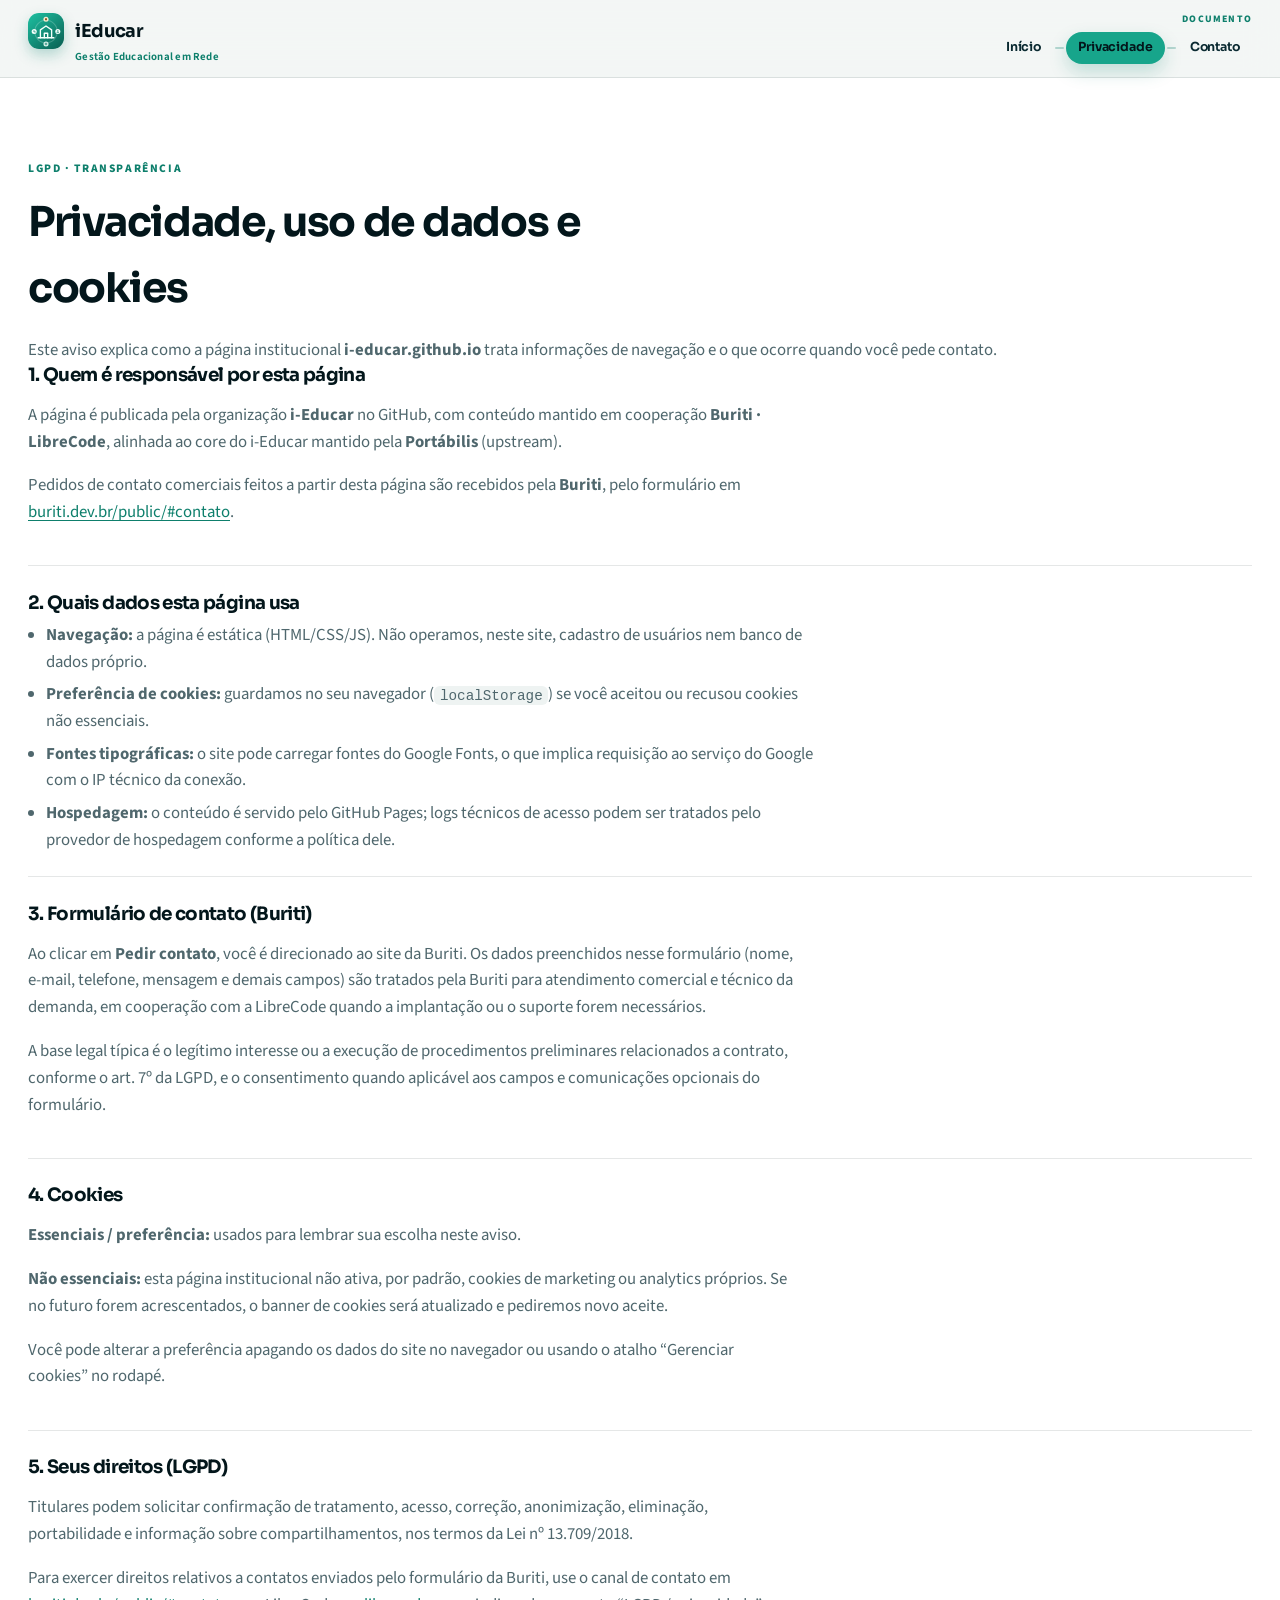
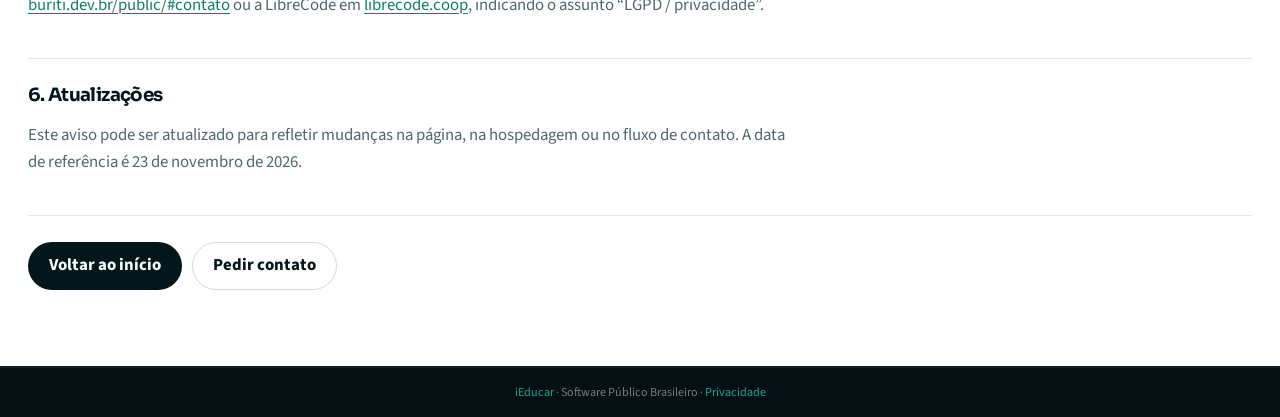
==== privacidade.html @ 4e6f19f5 "feat: contatos no rodapé e CTAs limpos no fluxo de decisão Botões Buriti/LibreCode sem expor dados; " ====
<!DOCTYPE html>
<html lang="pt-BR">
<head>
  <meta charset="UTF-8">
  <meta name="viewport" content="width=device-width, initial-scale=1">
  <title>Privacidade e cookies — iEducar - Gestão Educacional em Rede</title>
  <meta name="description" content="Aviso de privacidade, uso de dados e cookies da página institucional i-Educar na organização GitHub.">
  <meta name="robots" content="noindex">
  <link rel="canonical" href="https://i-educar.github.io/privacidade.html">
  <link rel="icon" href="favicon.svg" type="image/svg+xml">
  <link rel="icon" href="favicon.ico" sizes="any">
  <meta name="theme-color" content="#0e7f6c">
  <link rel="preconnect" href="https://fonts.googleapis.com">
  <link rel="preconnect" href="https://fonts.gstatic.com" crossorigin>
  <link href="https://fonts.googleapis.com/css2?family=Sora:wght@500;600;700&family=Source+Sans+3:wght@400;500;600;700&display=swap" rel="stylesheet">
  <link rel="stylesheet" href="assets/css/site.css?v=contact1">
</head>
<body>
  <header class="site-header">
    <div class="wrap">
      <a class="brand" href="./">
        <span class="brand-mark" aria-hidden="true">
          <img src="assets/img/brand-mark.svg" width="36" height="36" alt="">
        </span>
        iEducar <small>Gestão Educacional em Rede</small>
      </a>
      <nav class="nav-flow" aria-label="Navegação">
        <p class="nav-flow-label">Documento</p>
        <ol class="nav-flow-list">
          <li><a href="./">Início</a></li>
          <li><a class="is-active" href="privacidade.html" aria-current="page">Privacidade</a></li>
          <li><a href="https://buriti.dev.br/public/#contato" rel="noopener noreferrer">Contato</a></li>
        </ol>
      </nav>
    </div>
  </header>

  <main class="legal-page">
    <div class="wrap section">
      <p class="kicker">LGPD · Transparência</p>
      <h1>Privacidade, uso de dados e cookies</h1>
      <p class="lead">
        Este aviso explica como a página institucional <strong>i-educar.github.io</strong> trata
        informações de navegação e o que ocorre quando você pede contato.
      </p>

      <article class="legal-block">
        <h2>1. Quem é responsável por esta página</h2>
        <p>
          A página é publicada pela organização <strong>i-Educar</strong> no GitHub, com conteúdo
          mantido em cooperação <strong>Buriti · LibreCode</strong>, alinhada ao core do i-Educar
          mantido pela <strong>Portábilis</strong> (upstream).
        </p>
        <p>
          Pedidos de contato comerciais feitos a partir desta página são recebidos pela
          <strong>Buriti</strong>, pelo formulário em
          <a href="https://buriti.dev.br/public/#contato" rel="noopener noreferrer">buriti.dev.br/public/#contato</a>.
        </p>
      </article>

      <article class="legal-block">
        <h2>2. Quais dados esta página usa</h2>
        <ul>
          <li><strong>Navegação:</strong> a página é estática (HTML/CSS/JS). Não operamos, neste site, cadastro de usuários nem banco de dados próprio.</li>
          <li><strong>Preferência de cookies:</strong> guardamos no seu navegador (<code>localStorage</code>) se você aceitou ou recusou cookies não essenciais.</li>
          <li><strong>Fontes tipográficas:</strong> o site pode carregar fontes do Google Fonts, o que implica requisição ao serviço do Google com o IP técnico da conexão.</li>
          <li><strong>Hospedagem:</strong> o conteúdo é servido pelo GitHub Pages; logs técnicos de acesso podem ser tratados pelo provedor de hospedagem conforme a política dele.</li>
        </ul>
      </article>

      <article class="legal-block">
        <h2>3. Formulário de contato (Buriti)</h2>
        <p>
          Ao clicar em <strong>Pedir contato</strong>, você é direcionado ao site da Buriti.
          Os dados preenchidos nesse formulário (nome, e-mail, telefone, mensagem e demais campos)
          são tratados pela Buriti para atendimento comercial e técnico da demanda, em cooperação
          com a LibreCode quando a implantação ou o suporte forem necessários.
        </p>
        <p>
          A base legal típica é o legítimo interesse ou a execução de procedimentos preliminares
          relacionados a contrato, conforme o art. 7º da LGPD, e o consentimento quando aplicável
          aos campos e comunicações opcionais do formulário.
        </p>
      </article>

      <article class="legal-block">
        <h2>4. Cookies</h2>
        <p><strong>Essenciais / preferência:</strong> usados para lembrar sua escolha neste aviso.</p>
        <p><strong>Não essenciais:</strong> esta página institucional não ativa, por padrão, cookies de marketing ou analytics próprios. Se no futuro forem acrescentados, o banner de cookies será atualizado e pediremos novo aceite.</p>
        <p>Você pode alterar a preferência apagando os dados do site no navegador ou usando o atalho “Gerenciar cookies” no rodapé.</p>
      </article>

      <article class="legal-block">
        <h2>5. Seus direitos (LGPD)</h2>
        <p>
          Titulares podem solicitar confirmação de tratamento, acesso, correção, anonimização,
          eliminação, portabilidade e informação sobre compartilhamentos, nos termos da Lei nº 13.709/2018.
        </p>
        <p>
          Para exercer direitos relativos a contatos enviados pelo formulário da Buriti, use o canal
          de contato em
          <a href="https://buriti.dev.br/public/#contato" rel="noopener noreferrer">buriti.dev.br/public/#contato</a>
          ou a LibreCode em
          <a href="https://librecode.coop" rel="noopener noreferrer">librecode.coop</a>,
          indicando o assunto “LGPD / privacidade”.
        </p>
      </article>

      <article class="legal-block">
        <h2>6. Atualizações</h2>
        <p>
          Este aviso pode ser atualizado para refletir mudanças na página, na hospedagem ou no
          fluxo de contato. A data de referência é <time datetime="2026-11-23">23 de novembro de 2026</time>.
        </p>
      </article>

      <p class="legal-back">
        <a class="btn btn-dark" href="./">Voltar ao início</a>
        <a class="btn btn-outline" href="https://buriti.dev.br/public/#contato" rel="noopener noreferrer">Pedir contato</a>
      </p>
    </div>
  </main>

  <footer class="site-footer" id="topo">
    <div class="footer-bar">
      <div class="wrap footer-bar-inner">
        <p>
          <a href="./">iEducar</a>
          · Software Público Brasileiro
          · <a href="privacidade.html">Privacidade</a>
        </p>
      </div>
    </div>
  </footer>

  <div class="cookie-banner" id="cookie-banner" hidden role="dialog" aria-labelledby="cookie-title" aria-live="polite">
    <div class="cookie-banner-inner wrap">
      <div class="cookie-copy">
        <p id="cookie-title"><strong>Cookies e privacidade</strong></p>
        <p>
          Usamos armazenamento local para lembrar sua preferência e podemos carregar fontes de terceiros.
          Detalhes em <a href="privacidade.html">Privacidade e uso de dados</a>.
        </p>
      </div>
      <div class="cookie-actions">
        <button type="button" class="btn btn-outline" id="cookie-reject">Apenas essenciais</button>
        <button type="button" class="btn btn-dark" id="cookie-accept">Aceitar</button>
      </div>
    </div>
  </div>

  <script src="assets/js/site.js?v=title1"></script>
</body>
</html>
---- assets/css/site.css ----
:root {
  --ink: #03161b;
  --ink-2: #0a2a31;
  --ink-3: #143a42;
  --foam: #eef3f2;
  --paper: #ffffff;
  --line: rgba(3, 22, 27, 0.1);
  --line-strong: rgba(3, 22, 27, 0.16);
  --mint: #0e7f6c;
  --mint-2: #17a58b;
  --mint-soft: #d8f1ea;
  --sand: #b8891a;
  --sand-soft: #f5ead0;
  --text: #142f35;
  --muted: #4f676d;
  --max: 1520px;
  --gutter: clamp(1rem, 2.2vw, 1.75rem);
  --section-y: clamp(3.5rem, 6vw, 5.5rem);
  --header-h: 4.85rem;
  --radius: 18px;
  --shadow: 0 22px 55px rgba(3, 22, 27, 0.11);
  --ease: cubic-bezier(.22, 1, .36, 1);
}

*, *::before, *::after { box-sizing: border-box; }
html { scroll-behavior: smooth; }
body {
  margin: 0;
  color: var(--text);
  background: var(--foam);
  font-family: "Source Sans 3", "Source Sans Pro", system-ui, sans-serif;
  font-size: 1.05rem;
  line-height: 1.6;
  -webkit-font-smoothing: antialiased;
}
img { max-width: 100%; display: block; }
a { color: var(--mint); text-underline-offset: 3px; }
a:hover { color: var(--ink); }
button { font: inherit; }

.wrap,
.wrap-wide {
  width: min(var(--max), calc(100% - (var(--gutter) * 2)));
  margin-inline: auto;
}

/* Header */
.site-header {
  position: sticky;
  top: 0;
  z-index: 50;
  height: var(--header-h);
  background: rgba(244, 247, 246, 0.92);
  backdrop-filter: blur(18px);
  border-bottom: 1px solid var(--line);
}
.site-header .wrap {
  height: 100%;
  display: flex;
  align-items: center;
  justify-content: space-between;
  gap: 1rem;
}
.brand {
  display: inline-flex;
  flex-wrap: wrap;
  align-items: center;
  gap: .15rem .7rem;
  text-decoration: none;
  color: var(--ink);
  font-family: "Sora", sans-serif;
  font-weight: 700;
  letter-spacing: -0.03em;
  font-size: 1.12rem;
  max-width: min(22rem, 48vw);
  line-height: 1.15;
}
.brand-mark {
  width: 2.25rem;
  height: 2.25rem;
  border-radius: 11px;
  display: grid;
  place-items: center;
  overflow: hidden;
  flex: 0 0 auto;
  box-shadow: 0 6px 14px rgba(14, 127, 108, 0.28);
}
.brand-mark img {
  width: 100%;
  height: 100%;
  display: block;
}
.brand small {
  display: block;
  width: 100%;
  margin-left: calc(2.25rem + .7rem);
  font-size: .68rem;
  letter-spacing: .02em;
  text-transform: none;
  color: var(--mint);
  font-weight: 650;
  font-family: "Source Sans 3", "Source Sans Pro", system-ui, sans-serif;
}
.nav-flow {
  display: flex;
  flex-direction: column;
  align-items: flex-end;
  gap: .28rem;
  min-width: 0;
}
.nav-flow-label {
  margin: 0;
  font-size: .62rem;
  letter-spacing: .12em;
  text-transform: uppercase;
  font-weight: 800;
  color: var(--mint);
}
.nav-flow-list {
  display: flex;
  flex-wrap: nowrap;
  align-items: center;
  gap: 0;
  margin: 0;
  padding: 0;
  list-style: none;
}
.nav-flow-list li {
  display: flex;
  align-items: center;
  position: relative;
}
.nav-flow-list li:not(:last-child)::after {
  content: "";
  width: .55rem;
  height: 2px;
  margin: 0 .12rem;
  background: rgba(14, 127, 108, 0.28);
  border-radius: 999px;
  flex: 0 0 auto;
}
.nav-flow-list a {
  display: inline-flex;
  align-items: center;
  justify-content: center;
  min-height: 2rem;
  padding: 0 .7rem;
  border-radius: 999px;
  text-decoration: none;
  color: var(--ink-2);
  font-family: "Sora", sans-serif;
  font-size: .78rem;
  font-weight: 650;
  letter-spacing: -0.01em;
  border: 1px solid transparent;
  background: transparent;
  white-space: nowrap;
  transition: color .2s ease, background .2s ease, border-color .2s ease, box-shadow .2s ease;
}
.nav-flow-list a:hover {
  color: var(--mint);
  background: var(--mint-soft);
  border-color: rgba(14, 127, 108, 0.18);
}
.nav-flow-list a.is-done {
  color: #176a59;
  background: rgba(216, 241, 234, 0.55);
}
.nav-flow-list a.is-active,
.nav-flow-list a[aria-current="true"] {
  color: var(--ink);
  background: var(--mint-2);
  border-color: transparent;
  box-shadow: 0 8px 18px rgba(14, 127, 108, 0.22);
}
.nav-flow-list li.is-active-step:not(:last-child)::after,
.nav-flow-list li.is-done-step:not(:last-child)::after {
  background: var(--mint-2);
}

/* Buttons */
.btn {
  display: inline-flex;
  align-items: center;
  justify-content: center;
  gap: .45rem;
  min-height: 3rem;
  padding: 0 1.25rem;
  border-radius: 999px;
  border: 1px solid transparent;
  font-weight: 750;
  text-decoration: none;
  cursor: pointer;
  transition: transform .2s var(--ease), background .2s ease, border-color .2s ease, opacity .2s ease;
}
.btn:hover { transform: translateY(-1px); }
.btn-primary { background: var(--mint-2); color: var(--ink); }
.btn-primary:hover { background: #45c9a6; color: var(--ink); }
.btn-dark { background: var(--ink); color: #f4fffb; }
.btn-dark:hover { background: var(--ink-2); color: #fff; }
.btn-ghost {
  background: transparent;
  color: #f4fffb;
  border-color: rgba(244, 255, 251, 0.32);
}
.btn-ghost:hover { border-color: #fff; color: #fff; }
.btn-outline {
  background: transparent;
  color: var(--ink);
  border-color: var(--line-strong);
}
.btn-outline:hover { border-color: var(--mint); color: var(--mint); }
.btn-disabled,
a.btn-disabled {
  opacity: .55;
  cursor: not-allowed;
  pointer-events: none;
  text-decoration: none;
  color: var(--muted);
  background: #e8eeec;
  border-color: transparent;
}

/* Hero full bleed */
.hero {
  position: relative;
  min-height: calc(100svh - var(--header-h));
  display: grid;
  align-items: end;
  color: #f4fffb;
  overflow: hidden;
  background: var(--ink);
}
.hero-media {
  position: absolute;
  inset: 0;
}
.hero-media img {
  width: 100%;
  height: 100%;
  object-fit: cover;
  object-position: center top;
  opacity: .55;
  filter: saturate(.95) contrast(1.04) brightness(.95);
}
.hero::after {
  content: "";
  position: absolute;
  inset: 0;
  background:
    linear-gradient(90deg, rgba(3, 22, 27, 0.94) 0%, rgba(3, 22, 27, 0.78) 46%, rgba(3, 22, 27, 0.28) 100%),
    linear-gradient(180deg, rgba(3, 22, 27, 0.18) 0%, rgba(3, 22, 27, 0.9) 100%);
}
.hero .wrap {
  position: relative;
  z-index: 1;
  padding: clamp(4rem, 8vh, 6rem) 0 clamp(3.5rem, 7vh, 5rem);
  display: grid;
  align-content: end;
  width: min(var(--max), calc(100% - (var(--gutter) * 2)));
  margin-inline: auto;
}
.hero-copy {
  max-width: min(48rem, 100%);
}
.eyebrow {
  display: inline-block;
  margin: 0 0 1rem;
  font-size: .72rem;
  letter-spacing: .16em;
  text-transform: uppercase;
  font-weight: 800;
  color: var(--sand);
}
.hero h1 {
  margin: 0 0 1rem;
  font-family: "Sora", sans-serif;
  font-size: clamp(2.4rem, 5.2vw, 3.85rem);
  line-height: 1.05;
  letter-spacing: -0.045em;
  font-weight: 700;
  max-width: 18ch;
}
.hero .lede {
  margin: 0 0 1.8rem;
  font-size: clamp(1.08rem, 1.8vw, 1.22rem);
  color: rgba(244, 255, 251, 0.88);
  max-width: min(52rem, 100%);
  font-weight: 400;
}
.cta-row { display: flex; flex-wrap: wrap; gap: .75rem; }

/* Full-bleed sections */
.band {
  width: 100%;
  border-bottom: 1px solid var(--line);
}
.band-ink {
  background: var(--ink);
  color: #f4fffb;
  border-bottom: 0;
}
.band-ink .muted,
.band-ink .lead { color: rgba(244, 255, 251, 0.72); }
.band-soft { background: var(--foam); }
.band-paper { background: var(--paper); }

.section {
  padding: var(--section-y) 0;
}
.band[id],
.band > .section[id],
section[id] {
  scroll-margin-top: calc(var(--header-h) + .75rem);
}
.section-head {
  margin: 0 0 1.75rem;
  max-width: min(64rem, 100%);
}
.kicker {
  display: inline-block;
  margin: 0 0 .7rem;
  font-size: .72rem;
  letter-spacing: .14em;
  text-transform: uppercase;
  font-weight: 800;
  color: var(--mint);
}
.band-ink .kicker { color: var(--mint-2); }
.section h2 {
  margin: 0 0 .85rem;
  font-family: "Sora", sans-serif;
  font-size: clamp(1.7rem, 2.8vw, 2.35rem);
  letter-spacing: -0.035em;
  line-height: 1.15;
  font-weight: 700;
  color: inherit;
  max-width: min(40ch, 100%);
}
.band-soft h2,
.band-paper h2 { color: var(--ink); }
.lead {
  margin: 0 0 0;
  max-width: min(64rem, 100%);
  color: var(--muted);
  font-size: 1.05rem;
}
.section > .kicker + h2 + .lead,
.section > .section-head {
  margin-bottom: 1.75rem;
}
.section > .kicker + h2 + .lead {
  display: block;
  margin-bottom: 1.75rem;
}

.flow-steps {
  display: grid;
  grid-template-columns: repeat(2, minmax(0, 1fr));
  gap: 1rem 1.15rem;
  margin: 0;
  padding: 0;
  list-style: none;
  counter-reset: flow;
}
.flow-steps > li {
  display: flex;
  flex-direction: column;
  height: 100%;
  padding: 1.15rem 1.2rem 1.25rem;
  border-radius: var(--radius);
  background: var(--paper);
  border: 1px solid var(--line);
  box-shadow: var(--shadow);
  counter-increment: flow;
  position: relative;
}
.flow-body {
  display: flex;
  flex-direction: column;
  gap: .75rem;
  height: 100%;
  min-width: 0;
}
.flow-body::before {
  content: counter(flow, decimal-leading-zero);
  position: absolute;
  top: 1rem;
  right: 1rem;
  font-family: "Sora", sans-serif;
  font-weight: 700;
  font-size: .78rem;
  letter-spacing: .04em;
  color: rgba(14, 127, 108, 0.45);
}
.flow-actors {
  display: flex;
  flex-wrap: wrap;
  gap: .5rem;
  padding-right: 2rem;
}
.actor {
  display: inline-flex;
  align-items: center;
  gap: .55rem;
  min-width: 0;
  padding: .4rem .65rem .4rem .4rem;
  border-radius: 999px;
  border: 1px solid transparent;
  background: var(--foam);
}
.actor-ico {
  width: 2rem;
  height: 2rem;
  border-radius: 50%;
  display: grid;
  place-items: center;
  flex: 0 0 auto;
}
.actor-ico svg {
  width: 1.05rem;
  height: 1.05rem;
}
.actor-text {
  display: grid;
  gap: .05rem;
  min-width: 0;
  line-height: 1.15;
}
.actor-text strong {
  font-family: "Sora", sans-serif;
  font-size: .78rem;
  font-weight: 700;
  letter-spacing: -0.01em;
  color: var(--ink);
}
.actor-text em {
  font-style: normal;
  font-size: .68rem;
  font-weight: 650;
  color: var(--muted);
}
.actor-sme {
  background: var(--mint-soft);
  border-color: rgba(14, 127, 108, 0.18);
}
.actor-sme .actor-ico { background: #0e7f6c; color: #f4fffb; }
.actor-school {
  background: #e8f1f3;
  border-color: rgba(20, 58, 66, 0.12);
}
.actor-school .actor-ico { background: #143a42; color: #f4fffb; }
.actor-teacher {
  background: #e3f6ef;
  border-color: rgba(23, 165, 139, 0.22);
}
.actor-teacher .actor-ico { background: #0e7f6c; color: #f4fffb; }
.actor-family {
  background: var(--sand-soft);
  border-color: rgba(184, 137, 26, 0.22);
}
.actor-family .actor-ico { background: #b8891a; color: #fff8e8; }
.actor-ops {
  background: #eef2f7;
  border-color: rgba(40, 60, 90, 0.14);
}
.actor-ops .actor-ico { background: #3a5166; color: #f4fffb; }
.actor-cabinet {
  background: #f3ebe0;
  border-color: rgba(140, 90, 30, 0.18);
}
.actor-cabinet .actor-ico { background: #8a5a1e; color: #fff8e8; }
.actor-council {
  background: #eceff8;
  border-color: rgba(70, 80, 130, 0.16);
}
.actor-council .actor-ico { background: #4d5b8c; color: #f4fffb; }
.flow-steps h3 {
  margin: 0;
  font-family: "Sora", sans-serif;
  font-size: 1.08rem;
  color: var(--ink);
}
.flow-steps p {
  margin: 0;
  color: var(--muted);
  font-size: .95rem;
}

/* Facts strip */
.facts {
  display: grid;
  grid-template-columns: repeat(4, minmax(0, 1fr));
  gap: 0;
  margin-top: 0;
  border: 1px solid rgba(255,255,255,.08);
  border-radius: var(--radius);
  overflow: hidden;
  background: var(--ink-2);
}
.fact {
  padding: 1.45rem 1.35rem;
  border-right: 1px solid rgba(255,255,255,.08);
  text-align: left;
  min-height: 7.5rem;
  display: flex;
  flex-direction: column;
  justify-content: center;
}
.fact:last-child { border-right: 0; }
.band-ink > .facts {
  margin: -0.5rem auto var(--section-y);
}
.fact strong {
  display: block;
  font-family: "Sora", sans-serif;
  font-size: clamp(1.6rem, 3vw, 2.2rem);
  letter-spacing: -0.04em;
  color: #fff;
  margin-bottom: .25rem;
}
.fact span {
  color: rgba(244, 255, 251, 0.68);
  font-size: .9rem;
}

/* Product cards */
.grid-3 {
  display: grid;
  grid-template-columns: repeat(3, minmax(0, 1fr));
  gap: 1.15rem;
  align-items: stretch;
}
.grid-2 {
  display: grid;
  grid-template-columns: repeat(2, minmax(0, 1fr));
  gap: 1.15rem;
  align-items: stretch;
}
.card {
  display: flex;
  flex-direction: column;
  height: 100%;
  background: var(--paper);
  border: 1px solid var(--line);
  border-radius: var(--radius);
  padding: 1.35rem 1.4rem;
  box-shadow: var(--shadow);
}
.card .pill-row { margin-top: auto; padding-top: 1rem; }
.card h3 {
  margin: 0 0 .55rem;
  font-family: "Sora", sans-serif;
  font-size: 1.12rem;
  letter-spacing: -0.02em;
  font-weight: 650;
  color: var(--ink);
}
.card p,
.card li { color: var(--muted); }
.card ul { margin: 0; padding-left: 1.05rem; }
.card li + li { margin-top: .35rem; }
.card-ico {
  width: 2.55rem;
  height: 2.55rem;
  border-radius: 12px;
  display: grid;
  place-items: center;
  margin-bottom: .9rem;
  background: var(--mint-soft);
  color: var(--mint);
}
.card-ico svg {
  width: 1.25rem;
  height: 1.25rem;
}
.band-ink .card {
  background: rgba(255,255,255,.04);
  border-color: rgba(255,255,255,.1);
  box-shadow: none;
}
.band-ink .card h3 { color: #fff; }
.band-ink .card p,
.band-ink .card li { color: rgba(244,255,251,.72); }
.band-ink .card-ico {
  background: #0e7f6c;
  color: #f4fffb;
}
.pill-row {
  display: flex;
  flex-wrap: wrap;
  gap: .45rem;
  margin-top: 1rem;
}
.pill {
  display: inline-flex;
  align-items: center;
  min-height: 1.85rem;
  padding: 0 .7rem;
  border-radius: 999px;
  background: var(--mint-soft);
  color: #176a59;
  font-size: .76rem;
  font-weight: 750;
}

/* Feature with device */
.feature-row {
  display: grid;
  grid-template-columns: minmax(0, 1fr) minmax(0, 1.1fr);
  gap: clamp(1.25rem, 3vw, 2.25rem);
  align-items: center;
}
.feature-row-follow { margin-top: 2.25rem; }
.feature-row.reverse { grid-template-columns: minmax(0, 1.1fr) minmax(0, 1fr); }
.feature-row.reverse .feature-copy { order: 2; }
.feature-row.reverse .device { order: 1; }
.feature-copy,
.feature-row .device {
  min-width: 0;
}
.feature-copy .lead { margin-bottom: 1.25rem; }

/* Browser device frame — fixes print presentation */
.device {
  width: 100%;
  border-radius: 16px;
  overflow: hidden;
  background: #0a2227;
  border: 1px solid rgba(255,255,255,.08);
  box-shadow: var(--shadow);
}
.device-bar {
  display: flex;
  align-items: center;
  gap: .45rem;
  height: 2.35rem;
  padding: 0 .9rem;
  background: #102f35;
  border-bottom: 1px solid rgba(255,255,255,.06);
}
.device-bar i {
  width: .55rem;
  height: .55rem;
  border-radius: 50%;
  background: rgba(255,255,255,.22);
  display: block;
}
.device-bar i:nth-child(1) { background: #ff5f57; }
.device-bar i:nth-child(2) { background: #febc2e; }
.device-bar i:nth-child(3) { background: #28c840; }
.device-bar span {
  margin-left: .5rem;
  flex: 1;
  height: 1.25rem;
  border-radius: 999px;
  background: rgba(255,255,255,.06);
  color: rgba(244,255,251,.55);
  font-size: .7rem;
  display: flex;
  align-items: center;
  padding: 0 .75rem;
  overflow: hidden;
  white-space: nowrap;
}
.device-screen {
  aspect-ratio: 16 / 9;
  background: #06181c;
  overflow: hidden;
}
.device-screen img {
  width: 100%;
  height: 100%;
  object-fit: cover;
  object-position: top center;
}

/* Album full width */
.album-head {
  display: flex;
  flex-wrap: wrap;
  justify-content: space-between;
  gap: 1rem;
  align-items: end;
  margin-bottom: 1.5rem;
}
.album-head .lead { margin: 0; }
.album-grid {
  display: grid;
  grid-template-columns: repeat(3, minmax(0, 1fr));
  gap: 1rem;
}
.album-item {
  display: flex;
  flex-direction: column;
  height: 100%;
  width: 100%;
  padding: 0;
  border: 0;
  background: transparent;
  cursor: pointer;
  text-align: left;
  border-radius: 16px;
  overflow: hidden;
  transition: transform .25s var(--ease);
}
.album-item:hover,
.album-item:focus-visible {
  transform: translateY(-4px);
  outline: none;
}
.album-item .device { pointer-events: none; }
.album-item .meta {
  padding: .85rem .1rem 0;
  margin-top: auto;
}
.album-item .meta strong {
  display: block;
  font-family: "Sora", sans-serif;
  color: var(--ink);
  font-size: 1rem;
  letter-spacing: -0.02em;
}
.album-item .meta span {
  color: var(--muted);
  font-size: .86rem;
}

/* Lightbox */
.lightbox {
  position: fixed;
  inset: 0;
  z-index: 100;
  display: none;
  align-items: stretch;
  justify-content: center;
  padding: 0;
  background: rgba(4, 14, 16, 0.92);
  backdrop-filter: blur(12px);
}
.lightbox.is-open { display: flex; }
.lightbox-dialog {
  width: min(1280px, 100%);
  height: 100%;
  max-height: 100svh;
  display: grid;
  grid-template-columns: 1.4fr 0.85fr;
  background: var(--paper);
  overflow: hidden;
}
.lightbox-media {
  position: relative;
  background: #071c20;
  display: flex;
  align-items: center;
  justify-content: center;
  padding: 1.25rem;
}
.lightbox-media .device {
  width: min(100%, 920px);
}
.lightbox-side {
  display: flex;
  flex-direction: column;
  padding: 1.75rem 1.5rem;
  overflow: auto;
  border-left: 1px solid var(--line);
}
.lightbox-side .index {
  margin: 0 0 .55rem;
  font-size: .72rem;
  letter-spacing: .12em;
  text-transform: uppercase;
  font-weight: 800;
  color: var(--mint);
}
.lightbox-side h3 {
  margin: 0 0 .7rem;
  font-family: "Sora", sans-serif;
  font-size: clamp(1.35rem, 2vw, 1.7rem);
  letter-spacing: -0.03em;
  color: var(--ink);
  line-height: 1.15;
}
.lightbox-side .desc {
  margin: 0 0 1.15rem;
  color: var(--muted);
}
.lightbox-side h4 {
  margin: 0 0 .5rem;
  font-size: .72rem;
  letter-spacing: .12em;
  text-transform: uppercase;
  color: var(--ink);
}
.lightbox-side .pros {
  margin: 0 0 1.4rem;
  padding-left: 1.05rem;
  color: var(--text);
}
.lightbox-side .pros li + li { margin-top: .4rem; }
.lightbox-nav {
  margin-top: auto;
  display: flex;
  gap: .6rem;
  flex-wrap: wrap;
}
.lightbox-close {
  position: absolute;
  top: 1rem;
  right: 1rem;
  z-index: 2;
  width: 2.6rem;
  height: 2.6rem;
  border: 0;
  border-radius: 999px;
  background: rgba(255,255,255,.12);
  color: #fff;
  font-size: 1.35rem;
  cursor: pointer;
}
.lightbox-close:hover { background: rgba(255,255,255,.22); }
body.album-open { overflow: hidden; }

/* Test environments */
.test-grid {
  display: grid;
  grid-template-columns: repeat(3, minmax(0, 1fr));
  gap: 1rem;
}
.test-card {
  position: relative;
  display: flex;
  flex-direction: column;
  height: 100%;
  padding: 1.35rem 1.35rem 1.25rem;
  border-radius: var(--radius);
  border: 1px dashed var(--line-strong);
  background: #f8fbfa;
}
.test-card .btn { margin-top: auto; }
.test-card h3 {
  margin: 0 0 .4rem;
  font-family: "Sora", sans-serif;
  font-size: 1.05rem;
  color: var(--ink);
}
.test-card p {
  margin: 0 0 1rem;
  color: var(--muted);
  font-size: .92rem;
  min-height: 2.8rem;
}
.test-card .url {
  display: block;
  margin-bottom: .9rem;
  font-family: ui-monospace, SFMono-Regular, Menlo, monospace;
  font-size: .78rem;
  color: var(--ink-3);
  word-break: break-all;
}
.badge-soon {
  position: absolute;
  top: 1rem;
  right: 1rem;
  font-size: .68rem;
  letter-spacing: .08em;
  text-transform: uppercase;
  font-weight: 800;
  color: #8a6a12;
  background: #f7e7b4;
  border-radius: 999px;
  padding: .25rem .55rem;
}

/* Plugins / docs / team */
.plugin-grid {
  display: grid;
  grid-template-columns: repeat(3, minmax(0, 1fr));
  gap: .85rem;
}
.plugin {
  display: flex;
  flex-direction: column;
  height: 100%;
  padding: 1.15rem 1.2rem;
  border-radius: var(--radius);
  background: var(--paper);
  border: 1px solid var(--line);
}
.plugin .tag {
  display: inline-block;
  margin-bottom: .35rem;
  font-size: .68rem;
  letter-spacing: .08em;
  text-transform: uppercase;
  font-weight: 800;
  color: var(--mint);
}
.plugin h3 {
  margin: 0 0 .35rem;
  font-family: "Sora", sans-serif;
  font-size: 1rem;
}
.plugin h3 a { color: var(--ink); text-decoration: none; }
.plugin h3 a:hover { color: var(--mint); }
.plugin p { margin: 0; color: var(--muted); font-size: .88rem; }

.doc-card .btn { margin-top: auto; }
.docs-row {
  display: grid;
  grid-template-columns: repeat(3, minmax(0, 1fr));
  gap: 1rem;
}
.doc-card {
  display: flex;
  flex-direction: column;
  height: 100%;
  gap: .7rem;
  padding: 1.35rem;
  border-radius: var(--radius);
  background: var(--paper);
  border: 1px solid var(--line);
}
.doc-card h3 {
  margin: 0;
  font-family: "Sora", sans-serif;
}
.doc-card p {
  margin: 0;
  flex: 1;
  color: var(--muted);
  font-size: .93rem;
}

.coop {
  display: grid;
  gap: 1.15rem;
}
.coop-banner {
  padding: 1.4rem 1.45rem;
  border-radius: var(--radius);
  background: linear-gradient(135deg, rgba(14, 127, 108, 0.1), rgba(184, 137, 26, 0.08));
  border: 1px solid rgba(14, 127, 108, 0.22);
}
.coop-banner h3 {
  margin: 0 0 .55rem;
  font-family: "Sora", sans-serif;
  font-size: clamp(1.2rem, 2vw, 1.45rem);
  letter-spacing: -0.025em;
  color: var(--ink);
}
.coop-banner p:not(.kicker) {
  margin: 0 0 1rem;
  max-width: 48rem;
  color: var(--muted);
}
.coop-banner .btn { margin-top: .15rem; }
.team .pill-row { margin: .85rem 0 1rem; }
.team .btn { margin-top: auto; }

.team {
  display: grid;
  grid-template-columns: repeat(2, minmax(0, 1fr));
  gap: 1rem;
}
.team article {
  padding: 1.5rem;
  border-radius: var(--radius);
  background: var(--paper);
  border: 1px solid var(--line);
  display: flex;
  flex-direction: column;
  gap: .85rem;
  align-content: start;
  height: 100%;
}
.team-logo {
  height: 2.5rem;
  width: auto;
  object-fit: contain;
  object-position: left;
}
.team h3 {
  margin: 0;
  font-family: "Sora", sans-serif;
}
.team p { margin: 0; color: var(--muted); }

.cta-final {
  text-align: left;
}
.cta-final h2 { color: #fff; }
.cta-final .lead {
  color: rgba(244,255,251,.72);
  max-width: min(54rem, 100%);
}

.decision-flow {
  list-style: none;
  margin: 1.6rem 0 1.5rem;
  padding: 0;
  display: grid;
  grid-template-columns: minmax(0, 1fr) auto minmax(0, 1fr) auto minmax(0, 1fr) auto minmax(0, 1fr);
  gap: .55rem;
  align-items: stretch;
}
.decision-step {
  min-width: 0;
  display: flex;
  align-items: center;
}
.decision-card {
  width: 100%;
  min-height: 10rem;
  display: flex;
  flex-direction: column;
  gap: .55rem;
  padding: 1.05rem 1.1rem 1.15rem;
  border-radius: 16px;
  background: rgba(255, 255, 255, 0.05);
  border: 1px solid rgba(244, 255, 251, 0.14);
  color: inherit;
  text-decoration: none;
  transition: background .2s ease, border-color .2s ease, transform .2s var(--ease);
}
.decision-card:hover {
  background: rgba(23, 165, 139, 0.16);
  border-color: rgba(23, 165, 139, 0.55);
  transform: translateY(-2px);
}
.decision-card.is-cta {
  background: var(--mint-2);
  border-color: transparent;
  color: var(--ink);
}
.decision-card.is-cta:hover {
  background: #45c9a6;
  border-color: transparent;
}
.decision-num {
  font-family: "Sora", sans-serif;
  font-size: .72rem;
  font-weight: 800;
  letter-spacing: .1em;
  color: var(--mint-2);
}
.decision-card.is-cta .decision-num { color: var(--ink); }
.decision-ico {
  width: 2.35rem;
  height: 2.35rem;
  border-radius: 999px;
  display: grid;
  place-items: center;
  background: rgba(23, 165, 139, 0.22);
  color: var(--mint-2);
}
.decision-card.is-cta .decision-ico {
  background: rgba(3, 22, 27, 0.14);
  color: var(--ink);
}
.decision-ico svg {
  width: 1.15rem;
  height: 1.15rem;
}
.decision-card strong {
  font-family: "Sora", sans-serif;
  font-size: 1rem;
  font-weight: 700;
  letter-spacing: -0.02em;
  color: #f4fffb;
}
.decision-card.is-cta strong { color: var(--ink); }
.decision-card em {
  margin-top: auto;
  font-style: normal;
  font-size: .84rem;
  line-height: 1.35;
  color: rgba(244, 255, 251, 0.62);
}
.decision-card.is-cta em { color: rgba(3, 22, 27, 0.72); }
.decision-arrow {
  display: block;
  width: 1.15rem;
  height: 1.15rem;
  border-right: 2px solid var(--mint-2);
  border-top: 2px solid var(--mint-2);
  transform: rotate(45deg);
  opacity: .85;
}
.decision-actions {
  display: grid;
  grid-template-columns: repeat(3, minmax(0, 1fr));
  gap: .75rem;
  margin-top: .15rem;
  padding-top: 1.15rem;
  border-top: 1px solid rgba(244, 255, 251, 0.1);
}
.decision-action {
  display: flex;
  align-items: center;
  gap: .75rem;
  min-width: 0;
  padding: .85rem .95rem;
  border-radius: 14px;
  border: 1px solid rgba(244, 255, 251, 0.14);
  background: rgba(255, 255, 255, 0.04);
  color: inherit;
  text-decoration: none;
  transition: background .2s ease, border-color .2s ease, transform .2s var(--ease);
}
.decision-action:hover {
  background: rgba(23, 165, 139, 0.14);
  border-color: rgba(23, 165, 139, 0.5);
  transform: translateY(-1px);
}
.decision-action.is-primary {
  background: var(--mint-2);
  border-color: transparent;
  color: var(--ink);
}
.decision-action.is-primary:hover {
  background: #45c9a6;
  border-color: transparent;
}
.decision-action-ico {
  flex: 0 0 auto;
  width: 2.25rem;
  height: 2.25rem;
  border-radius: 999px;
  display: grid;
  place-items: center;
  background: rgba(23, 165, 139, 0.2);
  color: var(--mint-2);
}
.decision-action.is-primary .decision-action-ico {
  background: rgba(3, 22, 27, 0.12);
  color: var(--ink);
}
.decision-action-ico svg {
  width: 1.1rem;
  height: 1.1rem;
}
.decision-action-copy {
  display: grid;
  gap: .1rem;
  min-width: 0;
  line-height: 1.2;
}
.decision-action-copy strong {
  font-family: "Sora", sans-serif;
  font-size: .92rem;
  font-weight: 700;
  letter-spacing: -0.02em;
  color: #f4fffb;
}
.decision-action.is-primary .decision-action-copy strong { color: var(--ink); }
.decision-action-copy em {
  font-style: normal;
  font-size: .76rem;
  color: rgba(244, 255, 251, 0.58);
}
.decision-action.is-primary .decision-action-copy em { color: rgba(3, 22, 27, 0.7); }

@media (max-width: 1020px) {
  .decision-flow {
    grid-template-columns: 1fr;
    gap: .7rem;
  }
  .decision-step[aria-hidden="true"] {
    justify-content: center;
    min-height: .9rem;
  }
  .decision-arrow {
    transform: rotate(135deg);
  }
  .decision-actions {
    grid-template-columns: 1fr;
  }
}

.site-footer {
  background: #071317;
  color: rgba(244, 255, 251, 0.62);
  font-size: .84rem;
  border-top: 1px solid rgba(255,255,255,.06);
}
.footer-grid {
  display: grid;
  grid-template-columns: minmax(12rem, 1fr) minmax(16rem, 1.35fr) minmax(14rem, 1.1fr);
  gap: 1.75rem 2rem;
  padding: 1.75rem 0 1.5rem;
  align-items: start;
}
.footer-col { min-width: 0; }
.footer-name {
  margin: 0 0 .45rem;
  font-family: "Sora", sans-serif;
  font-size: .98rem;
  font-weight: 700;
  letter-spacing: -0.02em;
  color: #f4fffb;
}
.footer-desc {
  margin: 0 0 .7rem;
  max-width: 26rem;
  line-height: 1.5;
  color: rgba(244, 255, 251, 0.58);
}
.footer-legal {
  margin: 0;
  font-size: .75rem;
  color: rgba(244, 255, 251, 0.42);
}
.footer-heading {
  margin: 0 0 .7rem;
  font-size: .66rem;
  letter-spacing: .12em;
  text-transform: uppercase;
  font-weight: 800;
  color: var(--mint-2);
}
.footer-col ul {
  margin: 0;
  padding: 0;
  list-style: none;
  display: grid;
  gap: .55rem;
}
.footer-col a {
  color: rgba(244, 255, 251, 0.78);
  text-decoration: none;
  font-weight: 600;
}
.footer-col a:hover { color: #fff; }
.org-list { gap: .7rem; }
.org {
  display: flex;
  align-items: center;
  gap: .7rem;
  min-width: 0;
}
.org-ico {
  flex: 0 0 auto;
  width: 2.55rem;
  height: 2.55rem;
  border-radius: 12px;
  display: grid;
  place-items: center;
  background: #f4fffb;
  overflow: hidden;
}
.org-ico img {
  width: 1.7rem;
  height: 1.7rem;
  object-fit: contain;
}
.org-text {
  display: grid;
  gap: .1rem;
  min-width: 0;
  line-height: 1.2;
}
.org-text strong {
  font-family: "Sora", sans-serif;
  font-size: .88rem;
  font-weight: 700;
  color: #f4fffb;
}
.org-text em {
  font-style: normal;
  font-size: .74rem;
  font-weight: 550;
  color: rgba(244, 255, 251, 0.48);
}
.contact-actions {
  display: grid;
  gap: .65rem;
}
.contact-btn {
  display: flex;
  align-items: center;
  gap: .7rem;
  min-width: 0;
  padding: .65rem .75rem;
  border-radius: 14px;
  border: 1px solid rgba(244, 255, 251, 0.12);
  background: rgba(255, 255, 255, 0.04);
  text-decoration: none;
  transition: background .2s ease, border-color .2s ease, transform .2s var(--ease);
}
.contact-btn:hover {
  background: rgba(23, 165, 139, 0.14);
  border-color: rgba(23, 165, 139, 0.45);
  transform: translateY(-1px);
}
.contact-btn-ico {
  flex: 0 0 auto;
  width: 2.2rem;
  height: 2.2rem;
  border-radius: 10px;
  display: grid;
  place-items: center;
  background: #f4fffb;
  overflow: hidden;
}
.contact-btn-ico img {
  width: 1.35rem;
  height: 1.35rem;
  object-fit: contain;
}
.contact-btn-copy {
  display: grid;
  gap: .08rem;
  min-width: 0;
  line-height: 1.2;
}
.contact-btn-copy strong {
  font-family: "Sora", sans-serif;
  font-size: .84rem;
  font-weight: 700;
  color: #f4fffb;
}
.contact-btn-copy em {
  font-style: normal;
  font-size: .72rem;
  color: rgba(244, 255, 251, 0.48);
}
.footer-bar {
  border-top: 1px solid rgba(255,255,255,.06);
  background: #041014;
}
.footer-bar-inner {
  display: flex;
  flex-wrap: wrap;
  align-items: center;
  justify-content: center;
  text-align: center;
  gap: .35rem .75rem;
  padding: .9rem 0;
  font-size: .76rem;
  color: rgba(244, 255, 251, 0.45);
}
.footer-bar-inner p { margin: 0; }

@media (max-width: 1020px) {
  .footer-grid {
    grid-template-columns: 1fr 1fr;
  }
  .footer-about { grid-column: 1 / -1; }
}
@media (max-width: 640px) {
  .footer-grid {
    grid-template-columns: 1fr;
    padding-top: 1.4rem;
  }
  .footer-contacts { grid-column: 1 / -1; }
}


.footer-linkish {
  display: inline;
  margin: 0;
  padding: 0;
  border: 0;
  background: none;
  color: var(--mint-2);
  font: inherit;
  font-weight: 700;
  cursor: pointer;
  text-decoration: underline;
  text-underline-offset: 3px;
}
.footer-linkish:hover { color: #fff; }
.footer-bar a { color: var(--mint-2); text-decoration: none; }
.footer-bar a:hover { color: #fff; }

.cookie-banner {
  position: fixed;
  left: 0;
  right: 0;
  bottom: 0;
  z-index: 60;
  padding: 1rem var(--gutter) 1.15rem;
  background: rgba(7, 19, 23, 0.96);
  border-top: 1px solid rgba(255,255,255,.1);
  color: rgba(244,255,251,.78);
  box-shadow: 0 -18px 40px rgba(3, 22, 27, 0.35);
}
.cookie-banner[hidden] { display: none !important; }
.cookie-banner-inner {
  width: min(var(--max), calc(100% - (var(--gutter) * 2)));
  margin-inline: auto;
  display: flex;
  flex-wrap: wrap;
  align-items: center;
  justify-content: space-between;
  gap: 1rem 1.25rem;
}
.cookie-copy {
  flex: 1 1 18rem;
  min-width: 0;
}
.cookie-copy p {
  margin: 0;
  font-size: .9rem;
  line-height: 1.45;
}
.cookie-copy p + p { margin-top: .35rem; }
.cookie-copy strong { color: #fff; }
.cookie-copy a { color: var(--mint-2); }
.cookie-actions {
  display: flex;
  flex-wrap: wrap;
  gap: .55rem;
}
.cookie-banner .btn-outline {
  color: #f4fffb;
  border-color: rgba(244,255,251,.28);
}
.cookie-banner .btn-outline:hover {
  border-color: #fff;
  color: #fff;
}
.cookie-banner .btn-dark {
  background: var(--mint-2);
  color: var(--ink);
}
.cookie-banner .btn-dark:hover {
  background: #45c9a6;
  color: var(--ink);
}

.legal-page {
  background: var(--paper);
  min-height: calc(100svh - var(--header-h) - 4rem);
}
.legal-page h1 {
  margin: 0 0 1rem;
  font-family: "Sora", sans-serif;
  font-size: clamp(1.8rem, 3.2vw, 2.6rem);
  letter-spacing: -0.035em;
  color: var(--ink);
  max-width: 18ch;
}
.legal-block {
  margin: 0 0 1.6rem;
  padding-bottom: 1.4rem;
  border-bottom: 1px solid var(--line);
}
.legal-block h2 {
  margin: 0 0 .55rem;
  font-family: "Sora", sans-serif;
  font-size: 1.15rem;
  color: var(--ink);
}
.legal-block p,
.legal-block li {
  color: var(--muted);
  max-width: 48rem;
}
.legal-block ul {
  margin: .4rem 0 0;
  padding-left: 1.15rem;
}
.legal-block li + li { margin-top: .35rem; }
.legal-block code {
  font-size: .85em;
  padding: .1rem .35rem;
  border-radius: 6px;
  background: var(--foam);
}
.legal-back {
  display: flex;
  flex-wrap: wrap;
  gap: .65rem;
  margin: 1.5rem 0 0;
}

.reveal {
  opacity: 0;
  transform: translateY(16px);
  transition: opacity .7s var(--ease), transform .7s var(--ease);
}
.reveal.is-visible {
  opacity: 1;
  transform: none;
}

@media (max-width: 1100px) {
  .flow-steps { grid-template-columns: 1fr; }
}
@media (max-width: 1020px) {
  .nav-flow { display: none; }
  .facts,
  .grid-3,
  .grid-2,
  .feature-row,
  .feature-row.reverse,
  .album-grid,
  .test-grid,
  .plugin-grid,
  .docs-row,
  .team,
  .lightbox-dialog {
    grid-template-columns: 1fr;
  }
  .feature-row.reverse .feature-copy,
  .feature-row.reverse .device { order: initial; }
  .fact {
    border-right: 0;
    border-bottom: 1px solid rgba(255,255,255,.08);
    min-height: 0;
  }
  .album-grid { grid-template-columns: repeat(2, minmax(0, 1fr)); }
  .lightbox-media { padding: 1rem; }
}
@media (max-width: 640px) {
  .album-grid,
  .facts { grid-template-columns: 1fr; }
}


@media (min-width: 1400px) {
  .flow-steps { grid-template-columns: repeat(3, minmax(0, 1fr)); }
  .grid-3,
  .album-grid,
  .plugin-grid,
  .docs-row,
  .test-grid { gap: 1.25rem; }
}
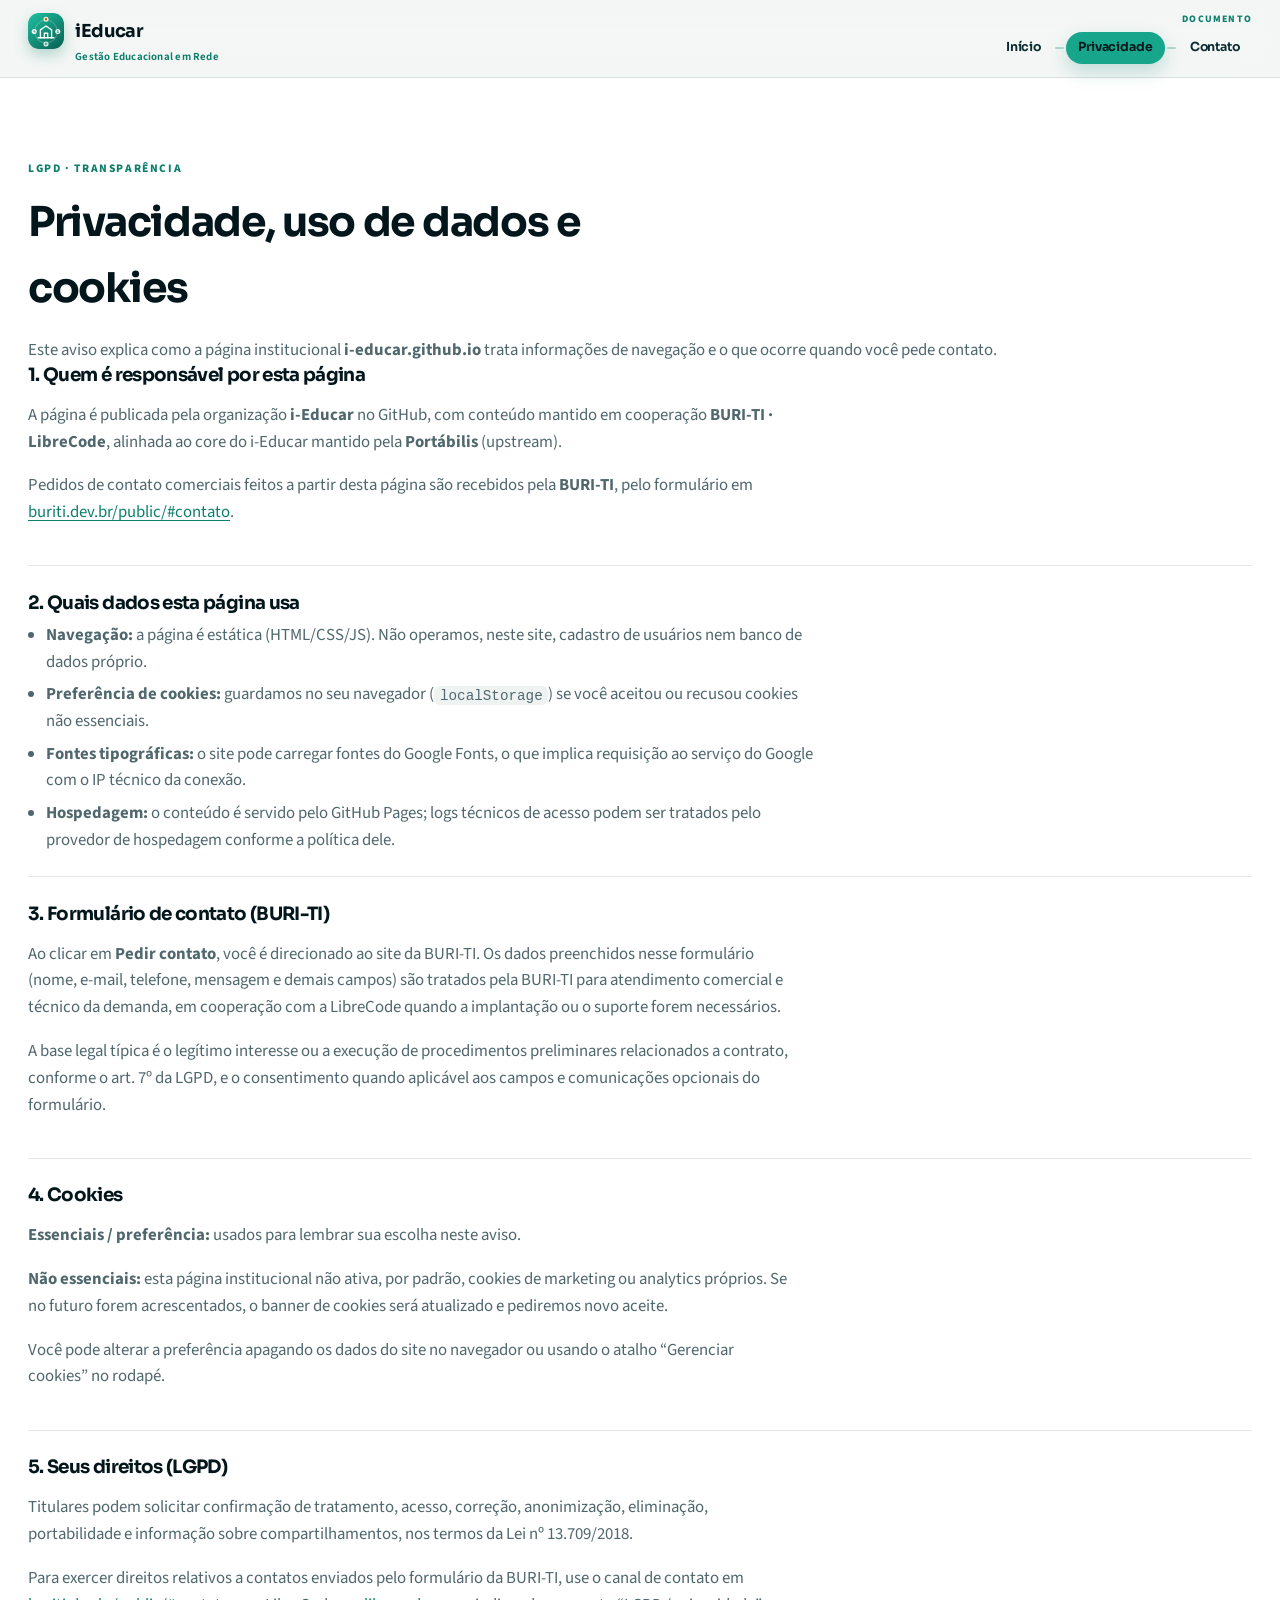
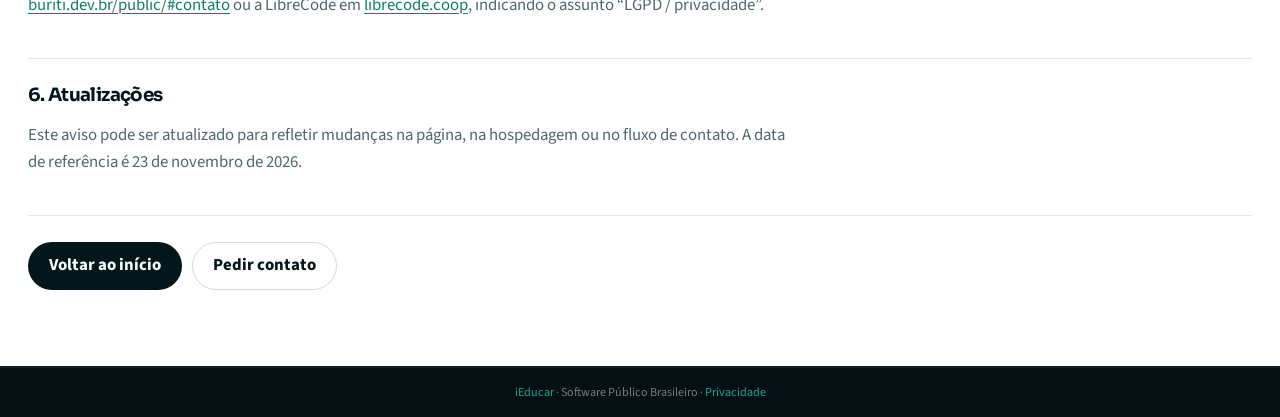
==== commit e74fda6c: "fix: hero só com os 3 passos e grafia BURI-TI Remove CTAs duplicados, deixa os cartões mais leves so" ====
--- a/privacidade.html
+++ b/privacidade.html
@@ -13,7 +13,7 @@
   <link rel="preconnect" href="https://fonts.googleapis.com">
   <link rel="preconnect" href="https://fonts.gstatic.com" crossorigin>
   <link href="https://fonts.googleapis.com/css2?family=Sora:wght@500;600;700&family=Source+Sans+3:wght@400;500;600;700&display=swap" rel="stylesheet">
-  <link rel="stylesheet" href="assets/css/site.css?v=contact1">
+  <link rel="stylesheet" href="assets/css/site.css?v=hero2">
 </head>
 <body>
   <header class="site-header">
@@ -48,12 +48,12 @@
         <h2>1. Quem é responsável por esta página</h2>
         <p>
           A página é publicada pela organização <strong>i-Educar</strong> no GitHub, com conteúdo
-          mantido em cooperação <strong>Buriti · LibreCode</strong>, alinhada ao core do i-Educar
+          mantido em cooperação <strong>BURI-TI · LibreCode</strong>, alinhada ao core do i-Educar
           mantido pela <strong>Portábilis</strong> (upstream).
         </p>
         <p>
           Pedidos de contato comerciais feitos a partir desta página são recebidos pela
-          <strong>Buriti</strong>, pelo formulário em
+          <strong>BURI-TI</strong>, pelo formulário em
           <a href="https://buriti.dev.br/public/#contato" rel="noopener noreferrer">buriti.dev.br/public/#contato</a>.
         </p>
       </article>
@@ -69,11 +69,11 @@
       </article>
 
       <article class="legal-block">
-        <h2>3. Formulário de contato (Buriti)</h2>
+        <h2>3. Formulário de contato (BURI-TI)</h2>
         <p>
-          Ao clicar em <strong>Pedir contato</strong>, você é direcionado ao site da Buriti.
+          Ao clicar em <strong>Pedir contato</strong>, você é direcionado ao site da BURI-TI.
           Os dados preenchidos nesse formulário (nome, e-mail, telefone, mensagem e demais campos)
-          são tratados pela Buriti para atendimento comercial e técnico da demanda, em cooperação
+          são tratados pela BURI-TI para atendimento comercial e técnico da demanda, em cooperação
           com a LibreCode quando a implantação ou o suporte forem necessários.
         </p>
         <p>
@@ -97,7 +97,7 @@
           eliminação, portabilidade e informação sobre compartilhamentos, nos termos da Lei nº 13.709/2018.
         </p>
         <p>
-          Para exercer direitos relativos a contatos enviados pelo formulário da Buriti, use o canal
+          Para exercer direitos relativos a contatos enviados pelo formulário da BURI-TI, use o canal
           de contato em
           <a href="https://buriti.dev.br/public/#contato" rel="noopener noreferrer">buriti.dev.br/public/#contato</a>
           ou a LibreCode em
--- a/assets/css/site.css
+++ b/assets/css/site.css
@@ -240,16 +240,16 @@
   height: 100%;
   object-fit: cover;
   object-position: center top;
-  opacity: .55;
-  filter: saturate(.95) contrast(1.04) brightness(.95);
+  opacity: .72;
+  filter: saturate(.98) contrast(1.02) brightness(1);
 }
 .hero::after {
   content: "";
   position: absolute;
   inset: 0;
   background:
-    linear-gradient(90deg, rgba(3, 22, 27, 0.94) 0%, rgba(3, 22, 27, 0.78) 46%, rgba(3, 22, 27, 0.28) 100%),
-    linear-gradient(180deg, rgba(3, 22, 27, 0.18) 0%, rgba(3, 22, 27, 0.9) 100%);
+    linear-gradient(90deg, rgba(3, 22, 27, 0.82) 0%, rgba(3, 22, 27, 0.55) 42%, rgba(3, 22, 27, 0.18) 100%),
+    linear-gradient(180deg, rgba(3, 22, 27, 0.12) 0%, rgba(3, 22, 27, 0.55) 58%, rgba(3, 22, 27, 0.78) 100%);
 }
 .hero .wrap {
   position: relative;
@@ -280,15 +280,102 @@
   letter-spacing: -0.045em;
   font-weight: 700;
   max-width: 18ch;
+  text-shadow: 0 2px 24px rgba(3, 22, 27, 0.4);
 }
 .hero .lede {
-  margin: 0 0 1.8rem;
+  margin: 0 0 1.35rem;
   font-size: clamp(1.08rem, 1.8vw, 1.22rem);
-  color: rgba(244, 255, 251, 0.88);
+  color: rgba(244, 255, 251, 0.9);
+  max-width: min(46rem, 100%);
+  font-weight: 400;
+  text-shadow: 0 1px 18px rgba(3, 22, 27, 0.45);
+}
+.cta-row { display: flex; flex-wrap: wrap; gap: .75rem; }
+
+.hero-path {
+  display: grid;
+  grid-template-columns: minmax(0, 1fr) auto minmax(0, 1fr) auto minmax(0, 1fr);
+  gap: .45rem;
+  align-items: stretch;
+  margin: 0;
   max-width: min(52rem, 100%);
-  font-weight: 400;
-}
-.cta-row { display: flex; flex-wrap: wrap; gap: .75rem; }
+}
+.hero-path-item {
+  display: grid;
+  gap: .2rem;
+  padding: .7rem .85rem;
+  border-radius: 12px;
+  background: rgba(3, 22, 27, 0.28);
+  border: 1px solid rgba(244, 255, 251, 0.18);
+  backdrop-filter: blur(8px);
+  -webkit-backdrop-filter: blur(8px);
+  box-shadow: 0 10px 28px rgba(3, 22, 27, 0.18);
+  color: inherit;
+  text-decoration: none;
+  transition: background .2s ease, border-color .2s ease, transform .2s var(--ease), box-shadow .2s ease;
+}
+.hero-path-item:hover {
+  background: rgba(3, 22, 27, 0.42);
+  border-color: rgba(23, 165, 139, 0.55);
+  transform: translateY(-1px);
+  box-shadow: 0 14px 32px rgba(3, 22, 27, 0.28);
+}
+.hero-path-item.is-accent {
+  background: rgba(14, 127, 108, 0.28);
+  border-color: rgba(23, 165, 139, 0.5);
+}
+.hero-path-label {
+  font-size: .68rem;
+  font-weight: 800;
+  letter-spacing: .1em;
+  text-transform: uppercase;
+  color: var(--mint-2);
+}
+.hero-path-item strong {
+  font-family: "Sora", sans-serif;
+  font-size: .9rem;
+  font-weight: 700;
+  letter-spacing: -0.02em;
+  color: #f4fffb;
+}
+.hero-path-item em {
+  font-style: normal;
+  font-size: .76rem;
+  line-height: 1.3;
+  color: rgba(244, 255, 251, 0.72);
+}
+.hero-path-arrow {
+  width: 0.9rem;
+  height: 0.9rem;
+  align-self: center;
+  border-right: 2px solid var(--mint-2);
+  border-top: 2px solid var(--mint-2);
+  transform: rotate(45deg);
+  opacity: .8;
+}
+.adapt-block {
+  margin-top: 2.4rem;
+  padding-top: 1.8rem;
+  border-top: 1px solid var(--line);
+}
+.adapt-block h3 {
+  margin: 0 0 .7rem;
+  font-family: "Sora", sans-serif;
+  font-size: clamp(1.25rem, 2.2vw, 1.55rem);
+  letter-spacing: -0.025em;
+  color: var(--ink);
+}
+.adapt-block .lead { margin-bottom: 1.25rem; }
+
+@media (max-width: 860px) {
+  .hero-path {
+    grid-template-columns: 1fr;
+  }
+  .hero-path-arrow {
+    justify-self: center;
+    transform: rotate(135deg);
+  }
+}
 
 /* Full-bleed sections */
 .band {
@@ -1275,24 +1362,30 @@
 }
 .contact-actions {
   display: grid;
-  gap: .65rem;
+  gap: .75rem;
+}
+.contact-card {
+  display: grid;
+  gap: .45rem;
+  padding: .55rem .55rem .6rem;
+  border-radius: 16px;
+  border: 1px solid rgba(244, 255, 251, 0.1);
+  background: rgba(255, 255, 255, 0.03);
 }
 .contact-btn {
   display: flex;
   align-items: center;
   gap: .7rem;
   min-width: 0;
-  padding: .65rem .75rem;
-  border-radius: 14px;
-  border: 1px solid rgba(244, 255, 251, 0.12);
-  background: rgba(255, 255, 255, 0.04);
+  padding: .45rem .35rem .35rem .4rem;
+  border-radius: 12px;
+  border: 0;
+  background: transparent;
   text-decoration: none;
-  transition: background .2s ease, border-color .2s ease, transform .2s var(--ease);
+  transition: background .2s ease;
 }
 .contact-btn:hover {
-  background: rgba(23, 165, 139, 0.14);
-  border-color: rgba(23, 165, 139, 0.45);
-  transform: translateY(-1px);
+  background: rgba(23, 165, 139, 0.12);
 }
 .contact-btn-ico {
   flex: 0 0 auto;
@@ -1325,6 +1418,35 @@
   font-style: normal;
   font-size: .72rem;
   color: rgba(244, 255, 251, 0.48);
+}
+.social-row {
+  display: flex;
+  flex-wrap: wrap;
+  gap: .35rem;
+  padding: 0 .35rem .15rem .4rem;
+}
+.social-btn {
+  width: 1.85rem;
+  height: 1.85rem;
+  border-radius: 999px;
+  display: grid;
+  place-items: center;
+  color: rgba(244, 255, 251, 0.62);
+  background: rgba(244, 255, 251, 0.05);
+  border: 1px solid rgba(244, 255, 251, 0.1);
+  text-decoration: none;
+  transition: color .2s ease, background .2s ease, border-color .2s ease, transform .2s var(--ease);
+}
+.social-btn:hover {
+  color: #f4fffb;
+  background: rgba(23, 165, 139, 0.22);
+  border-color: rgba(23, 165, 139, 0.45);
+  transform: translateY(-1px);
+}
+.social-btn svg {
+  width: .95rem;
+  height: .95rem;
+  display: block;
 }
 .footer-bar {
   border-top: 1px solid rgba(255,255,255,.06);
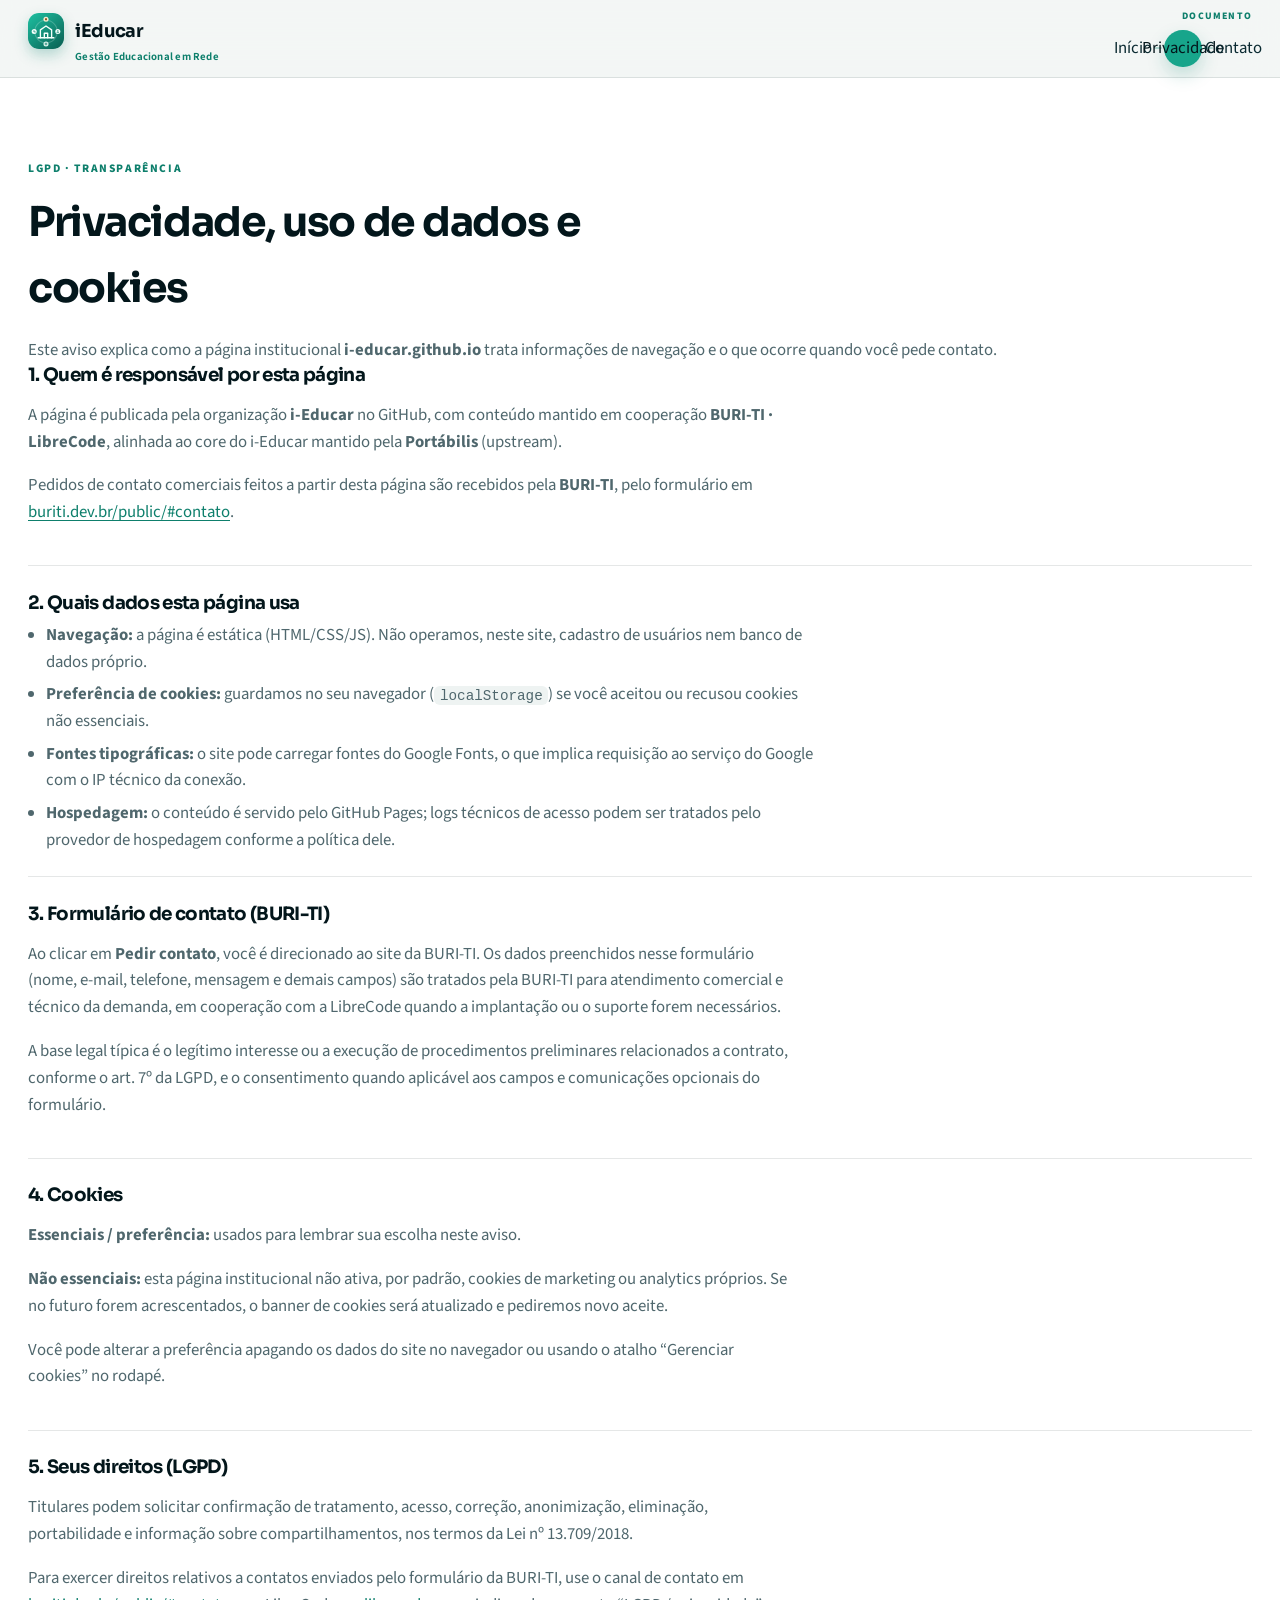
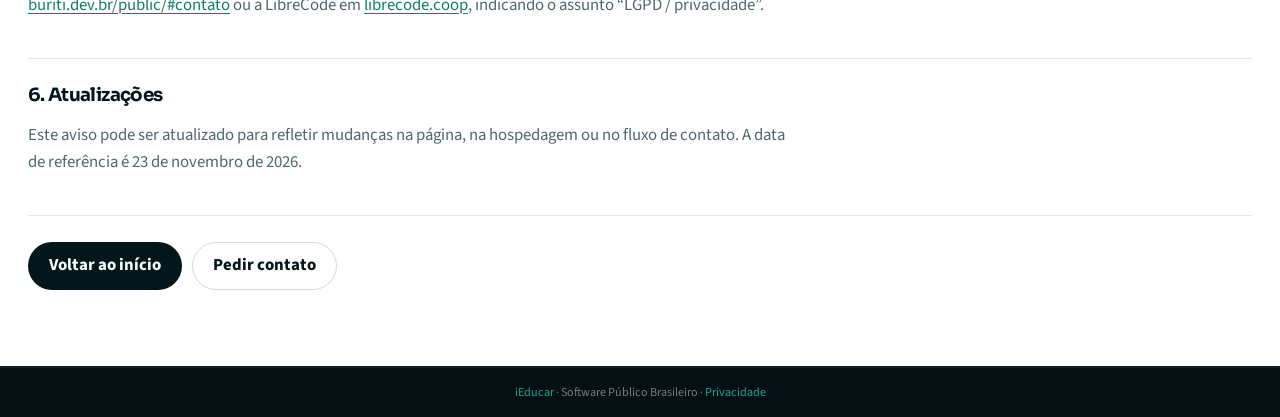
==== commit a4e506cf: "feat: ícones no fluxo do cabeçalho com âncoras conferidas Cada etapa aponta à seção certa e ganha íc" ====
--- a/privacidade.html
+++ b/privacidade.html
@@ -13,7 +13,7 @@
   <link rel="preconnect" href="https://fonts.googleapis.com">
   <link rel="preconnect" href="https://fonts.gstatic.com" crossorigin>
   <link href="https://fonts.googleapis.com/css2?family=Sora:wght@500;600;700&family=Source+Sans+3:wght@400;500;600;700&display=swap" rel="stylesheet">
-  <link rel="stylesheet" href="assets/css/site.css?v=hero2">
+  <link rel="stylesheet" href="assets/css/site.css?v=navico1">
 </head>
 <body>
   <header class="site-header">
--- a/assets/css/site.css
+++ b/assets/css/site.css
@@ -143,24 +143,37 @@
   display: inline-flex;
   align-items: center;
   justify-content: center;
-  min-height: 2rem;
-  padding: 0 .7rem;
+  width: 2.35rem;
+  height: 2.35rem;
+  padding: 0;
   border-radius: 999px;
   text-decoration: none;
   color: var(--ink-2);
-  font-family: "Sora", sans-serif;
-  font-size: .78rem;
-  font-weight: 650;
-  letter-spacing: -0.01em;
   border: 1px solid transparent;
   background: transparent;
+  transition: color .2s ease, background .2s ease, border-color .2s ease, box-shadow .2s ease, transform .2s var(--ease);
+}
+.nav-flow-list a svg {
+  width: 1.05rem;
+  height: 1.05rem;
+  display: block;
+}
+.nav-flow-text {
+  position: absolute;
+  width: 1px;
+  height: 1px;
+  padding: 0;
+  margin: -1px;
+  overflow: hidden;
+  clip: rect(0, 0, 0, 0);
   white-space: nowrap;
-  transition: color .2s ease, background .2s ease, border-color .2s ease, box-shadow .2s ease;
+  border: 0;
 }
 .nav-flow-list a:hover {
   color: var(--mint);
   background: var(--mint-soft);
   border-color: rgba(14, 127, 108, 0.18);
+  transform: translateY(-1px);
 }
 .nav-flow-list a.is-done {
   color: #176a59;
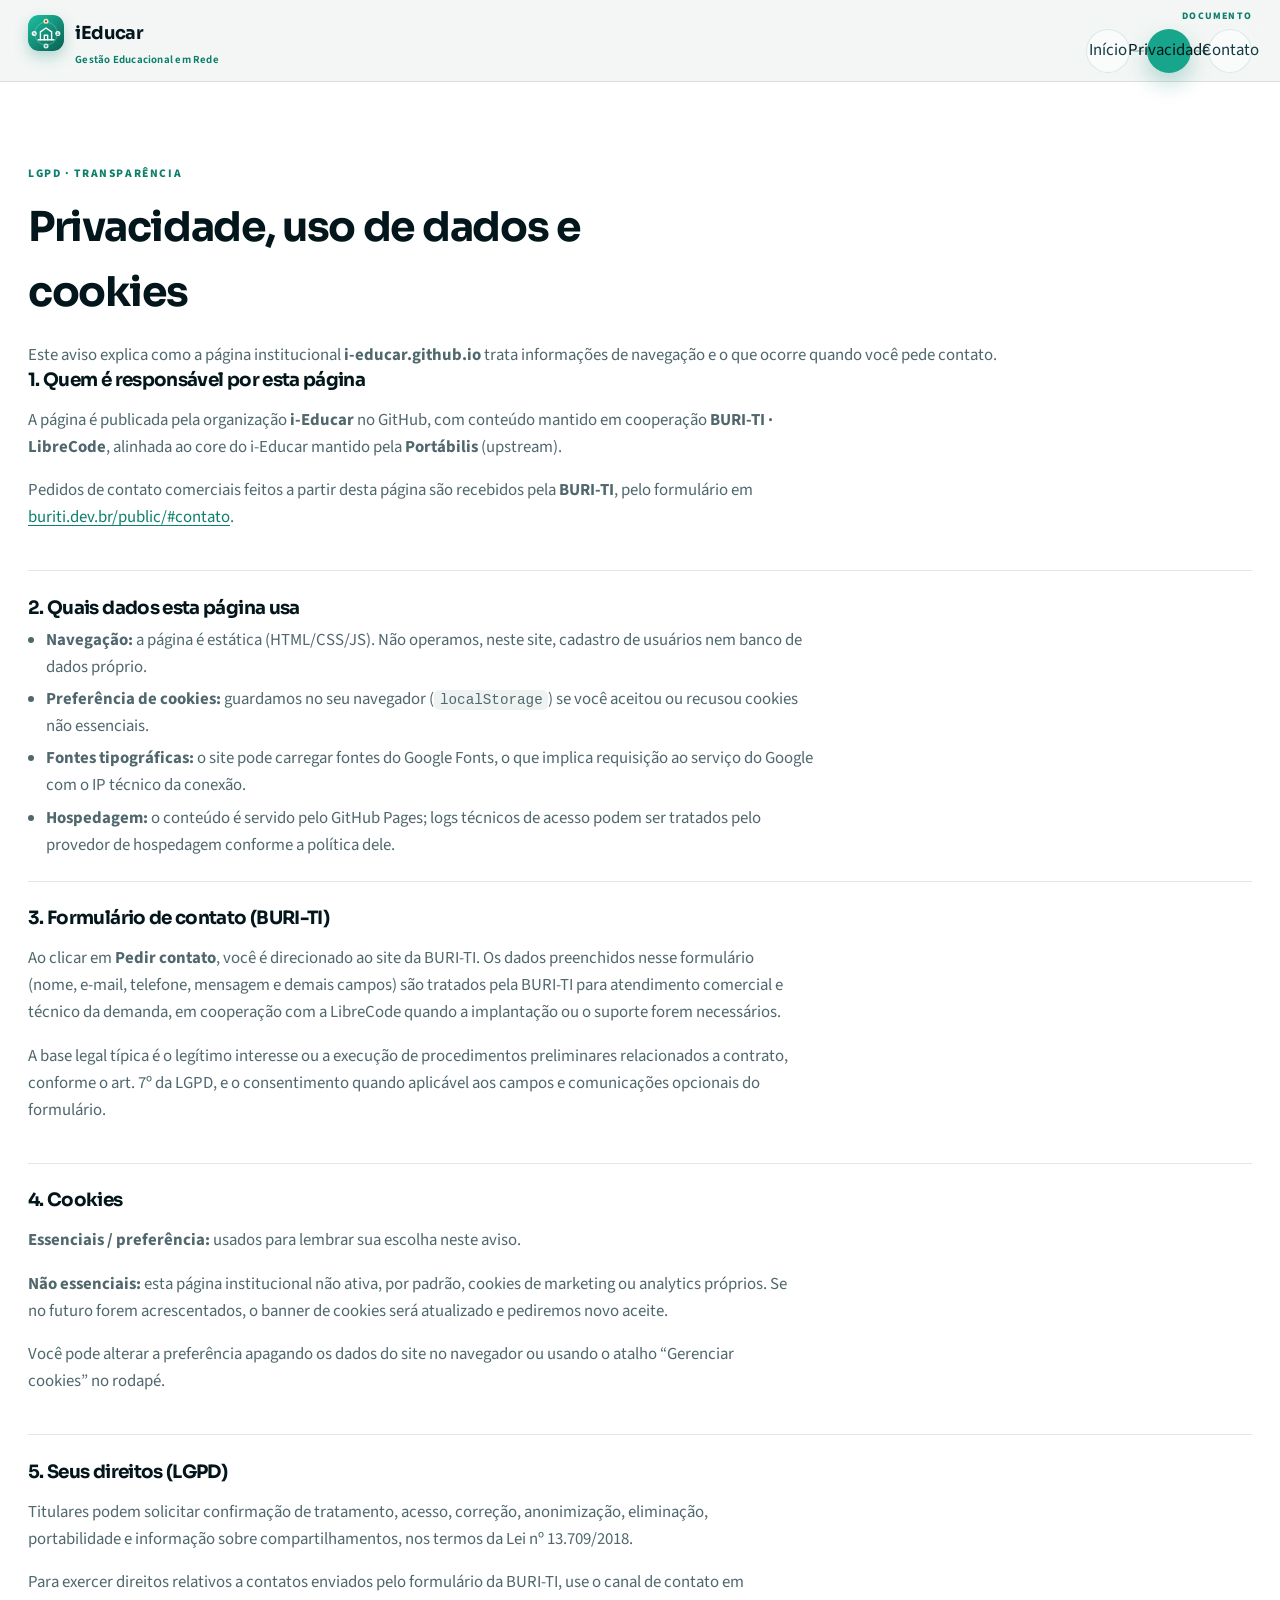
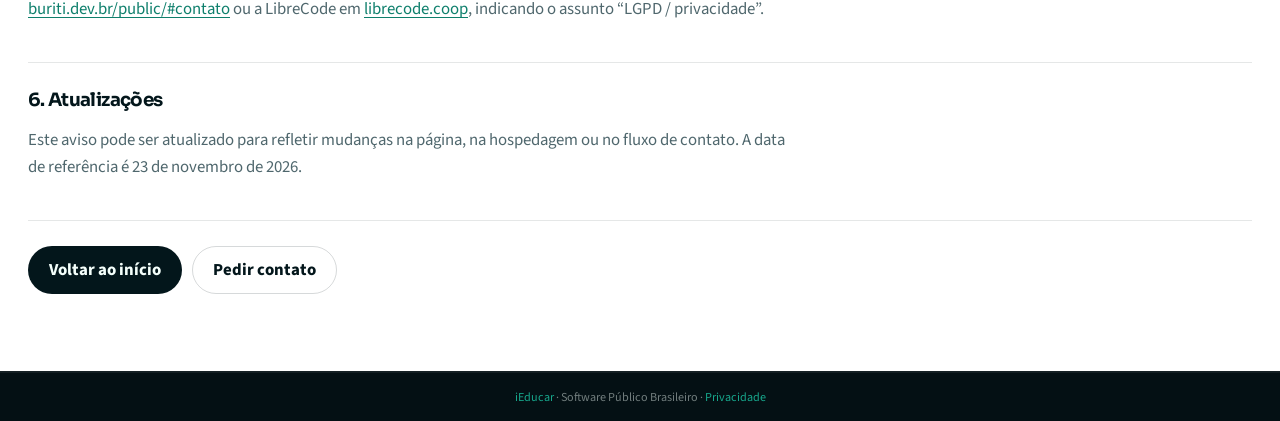
==== commit e6e2fc9e: "fix: estado ativo do fluxo no cabeçalho e ícones maiores Troca o IntersectionObserver por sync por s" ====
--- a/privacidade.html
+++ b/privacidade.html
@@ -13,7 +13,7 @@
   <link rel="preconnect" href="https://fonts.googleapis.com">
   <link rel="preconnect" href="https://fonts.gstatic.com" crossorigin>
   <link href="https://fonts.googleapis.com/css2?family=Sora:wght@500;600;700&family=Source+Sans+3:wght@400;500;600;700&display=swap" rel="stylesheet">
-  <link rel="stylesheet" href="assets/css/site.css?v=navico1">
+  <link rel="stylesheet" href="assets/css/site.css?v=navico2">
 </head>
 <body>
   <header class="site-header">
--- a/assets/css/site.css
+++ b/assets/css/site.css
@@ -16,7 +16,7 @@
   --max: 1520px;
   --gutter: clamp(1rem, 2.2vw, 1.75rem);
   --section-y: clamp(3.5rem, 6vw, 5.5rem);
-  --header-h: 4.85rem;
+  --header-h: 5.15rem;
   --radius: 18px;
   --shadow: 0 22px 55px rgba(3, 22, 27, 0.11);
   --ease: cubic-bezier(.22, 1, .36, 1);
@@ -132,9 +132,9 @@
 }
 .nav-flow-list li:not(:last-child)::after {
   content: "";
-  width: .55rem;
+  width: .7rem;
   height: 2px;
-  margin: 0 .12rem;
+  margin: 0 .18rem;
   background: rgba(14, 127, 108, 0.28);
   border-radius: 999px;
   flex: 0 0 auto;
@@ -143,19 +143,19 @@
   display: inline-flex;
   align-items: center;
   justify-content: center;
-  width: 2.35rem;
-  height: 2.35rem;
+  width: 2.75rem;
+  height: 2.75rem;
   padding: 0;
   border-radius: 999px;
   text-decoration: none;
-  color: var(--ink-2);
-  border: 1px solid transparent;
-  background: transparent;
+  color: var(--ink-3);
+  border: 1px solid rgba(14, 127, 108, 0.14);
+  background: rgba(255, 255, 255, 0.55);
   transition: color .2s ease, background .2s ease, border-color .2s ease, box-shadow .2s ease, transform .2s var(--ease);
 }
 .nav-flow-list a svg {
-  width: 1.05rem;
-  height: 1.05rem;
+  width: 1.28rem;
+  height: 1.28rem;
   display: block;
 }
 .nav-flow-text {
@@ -172,19 +172,25 @@
 .nav-flow-list a:hover {
   color: var(--mint);
   background: var(--mint-soft);
-  border-color: rgba(14, 127, 108, 0.18);
+  border-color: rgba(14, 127, 108, 0.28);
   transform: translateY(-1px);
 }
 .nav-flow-list a.is-done {
-  color: #176a59;
-  background: rgba(216, 241, 234, 0.55);
+  color: #0e7f6c;
+  background: rgba(216, 241, 234, 0.7);
+  border-color: rgba(14, 127, 108, 0.2);
 }
 .nav-flow-list a.is-active,
 .nav-flow-list a[aria-current="true"] {
-  color: var(--ink);
+  color: #03161b;
   background: var(--mint-2);
   border-color: transparent;
-  box-shadow: 0 8px 18px rgba(14, 127, 108, 0.22);
+  box-shadow: 0 10px 22px rgba(14, 127, 108, 0.28);
+}
+.nav-flow-list a.is-active.is-done,
+.nav-flow-list a[aria-current="true"] {
+  color: #03161b;
+  background: var(--mint-2);
 }
 .nav-flow-list li.is-active-step:not(:last-child)::after,
 .nav-flow-list li.is-done-step:not(:last-child)::after {
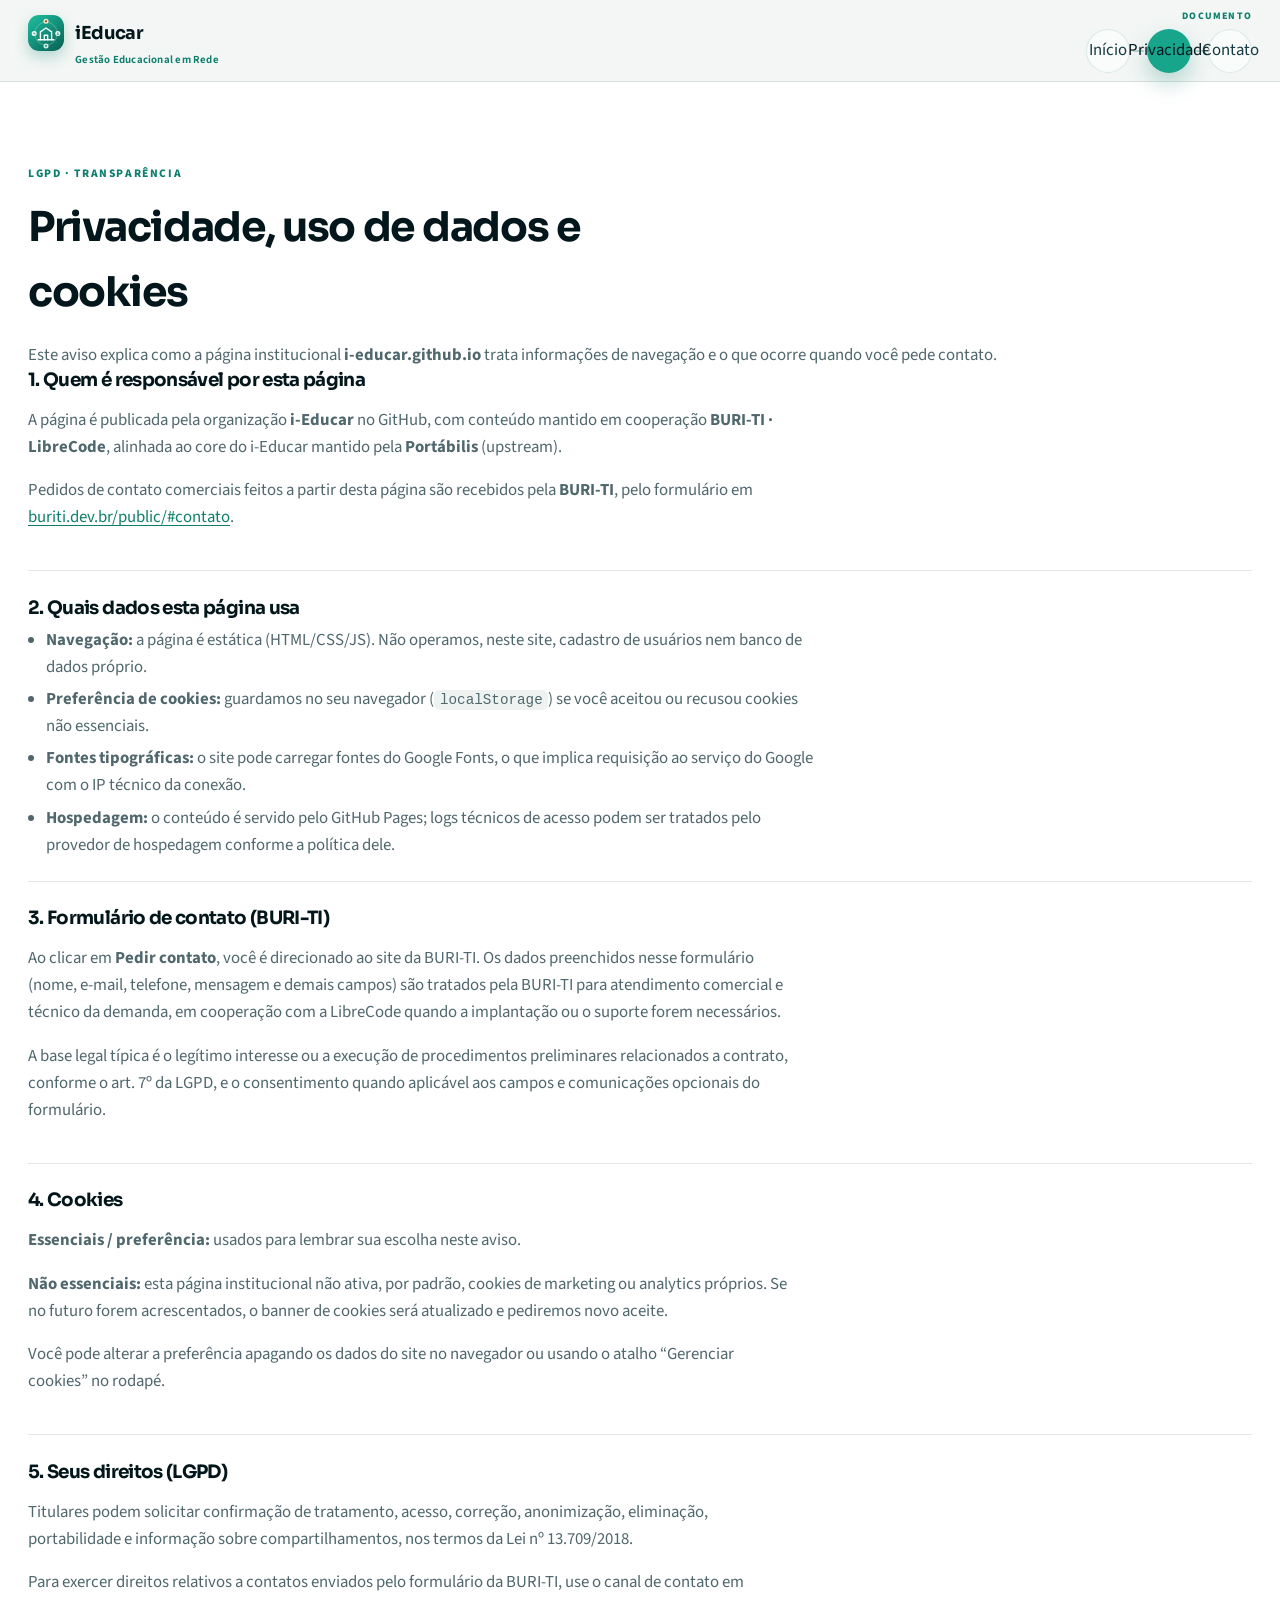
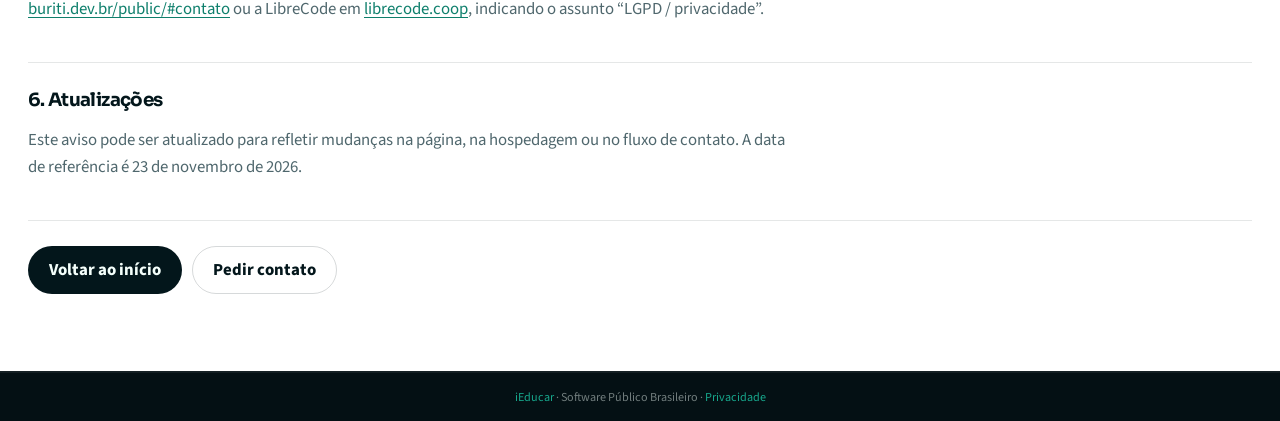
==== commit bcb0fa35: "feat: tooltip com descrição nos botões do fluxo Mostra o rótulo de cada etapa ao passar o mouse ou f" ====
--- a/privacidade.html
+++ b/privacidade.html
@@ -13,7 +13,7 @@
   <link rel="preconnect" href="https://fonts.googleapis.com">
   <link rel="preconnect" href="https://fonts.gstatic.com" crossorigin>
   <link href="https://fonts.googleapis.com/css2?family=Sora:wght@500;600;700&family=Source+Sans+3:wght@400;500;600;700&display=swap" rel="stylesheet">
-  <link rel="stylesheet" href="assets/css/site.css?v=navico2">
+  <link rel="stylesheet" href="assets/css/site.css?v=navtip1">
 </head>
 <body>
   <header class="site-header">
--- a/assets/css/site.css
+++ b/assets/css/site.css
@@ -140,6 +140,7 @@
   flex: 0 0 auto;
 }
 .nav-flow-list a {
+  position: relative;
   display: inline-flex;
   align-items: center;
   justify-content: center;
@@ -169,11 +170,79 @@
   white-space: nowrap;
   border: 0;
 }
-.nav-flow-list a:hover {
+.nav-flow-list a::before {
+  content: attr(data-tip);
+  position: absolute;
+  top: calc(100% + .55rem);
+  left: 50%;
+  z-index: 60;
+  width: max-content;
+  max-width: 14rem;
+  padding: .42rem .65rem;
+  border-radius: 8px;
+  background: var(--ink);
+  color: #f4f7f6;
+  font-size: .72rem;
+  font-weight: 650;
+  line-height: 1.25;
+  letter-spacing: .01em;
+  text-align: center;
+  white-space: normal;
+  pointer-events: none;
+  opacity: 0;
+  transform: translate(-50%, -.2rem);
+  transition: opacity .18s ease, transform .18s var(--ease);
+  box-shadow: 0 10px 24px rgba(3, 22, 27, 0.22);
+}
+.nav-flow-list a::after {
+  content: "";
+  position: absolute;
+  top: calc(100% + .28rem);
+  left: 50%;
+  z-index: 60;
+  width: .55rem;
+  height: .55rem;
+  background: var(--ink);
+  pointer-events: none;
+  opacity: 0;
+  transform: translate(-50%, -.15rem) rotate(45deg);
+  transition: opacity .18s ease, transform .18s var(--ease);
+}
+.nav-flow-list li:nth-last-child(-n+2) a::before {
+  left: auto;
+  right: 0;
+  transform: translate(0, -.2rem);
+}
+.nav-flow-list li:nth-last-child(-n+2) a::after {
+  left: auto;
+  right: 1.05rem;
+  transform: translate(0, -.15rem) rotate(45deg);
+}
+.nav-flow-list a:hover,
+.nav-flow-list a:focus-visible {
   color: var(--mint);
   background: var(--mint-soft);
   border-color: rgba(14, 127, 108, 0.28);
   transform: translateY(-1px);
+}
+.nav-flow-list a:hover::before,
+.nav-flow-list a:focus-visible::before,
+.nav-flow-list a:hover::after,
+.nav-flow-list a:focus-visible::after {
+  opacity: 1;
+  transform: translate(-50%, 0);
+}
+.nav-flow-list a:hover::after,
+.nav-flow-list a:focus-visible::after {
+  transform: translate(-50%, 0) rotate(45deg);
+}
+.nav-flow-list li:nth-last-child(-n+2) a:hover::before,
+.nav-flow-list li:nth-last-child(-n+2) a:focus-visible::before {
+  transform: translate(0, 0);
+}
+.nav-flow-list li:nth-last-child(-n+2) a:hover::after,
+.nav-flow-list li:nth-last-child(-n+2) a:focus-visible::after {
+  transform: translate(0, 0) rotate(45deg);
 }
 .nav-flow-list a.is-done {
   color: #0e7f6c;
